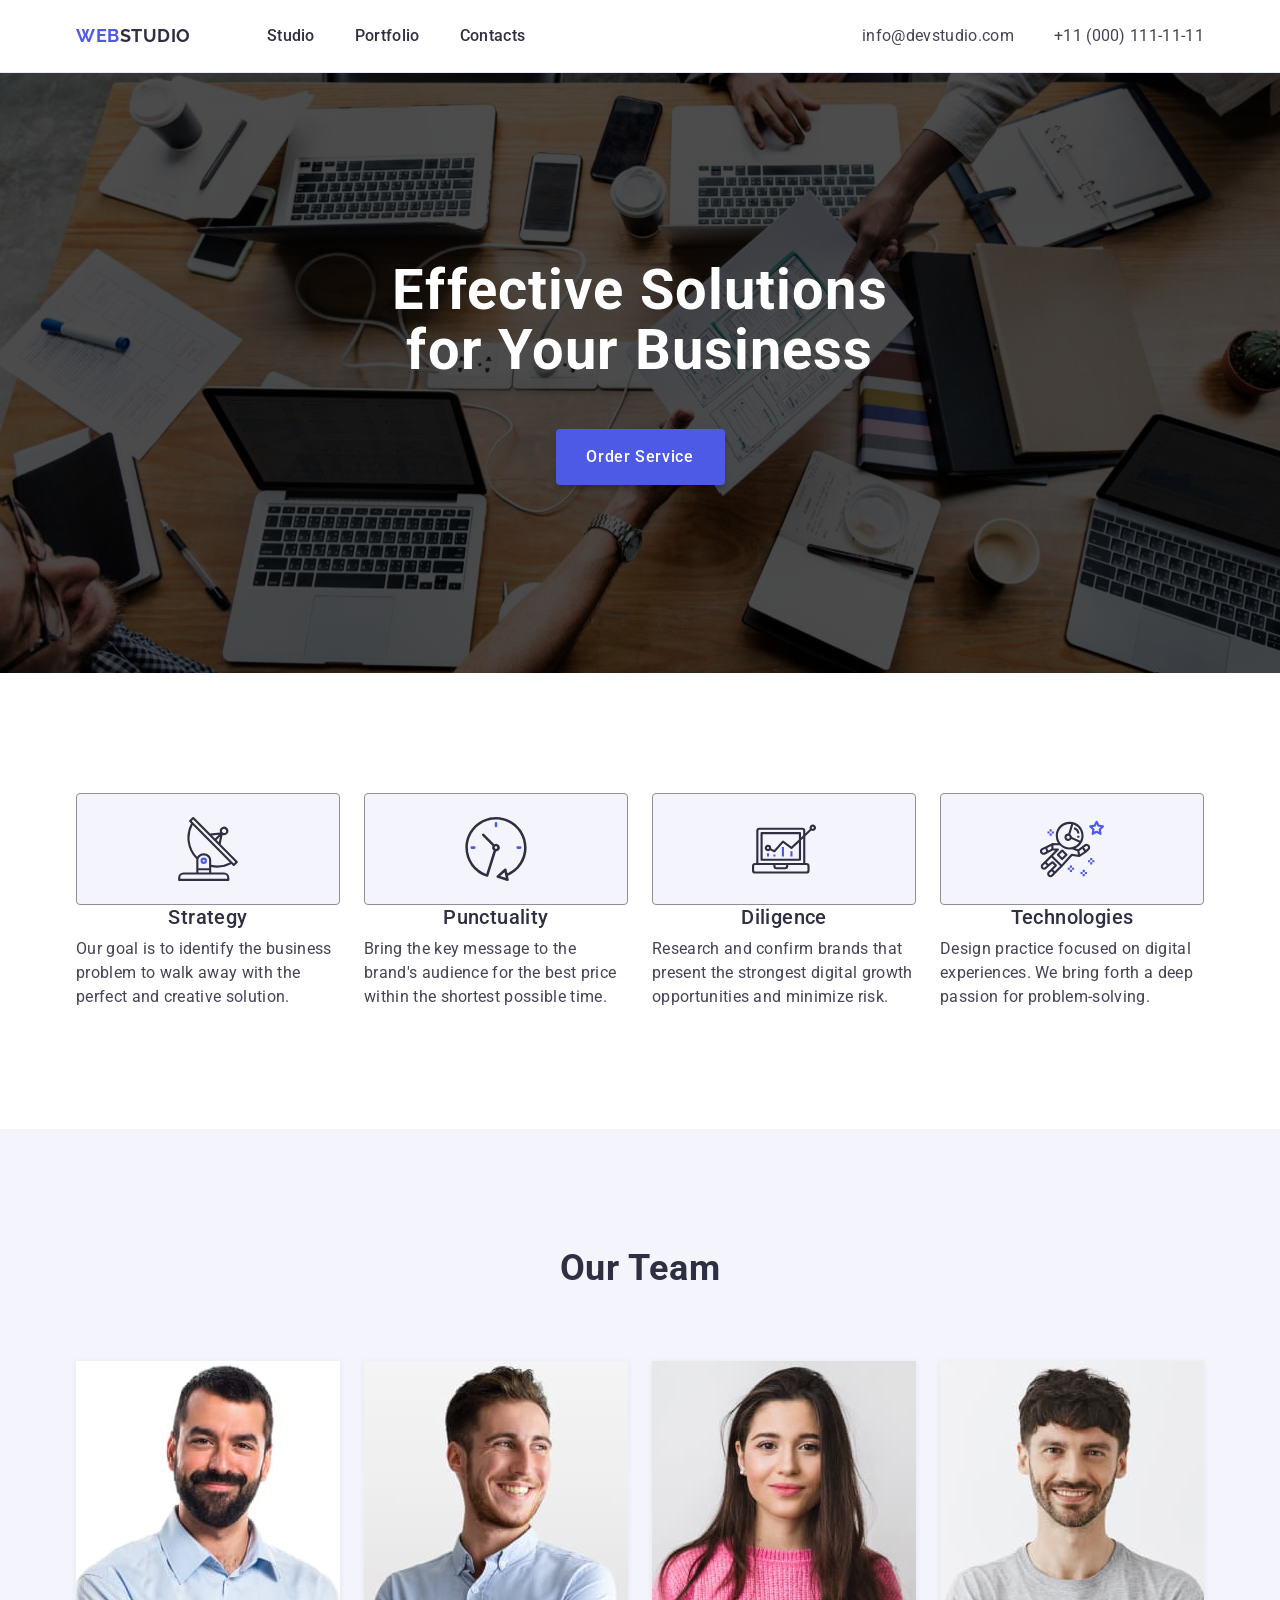
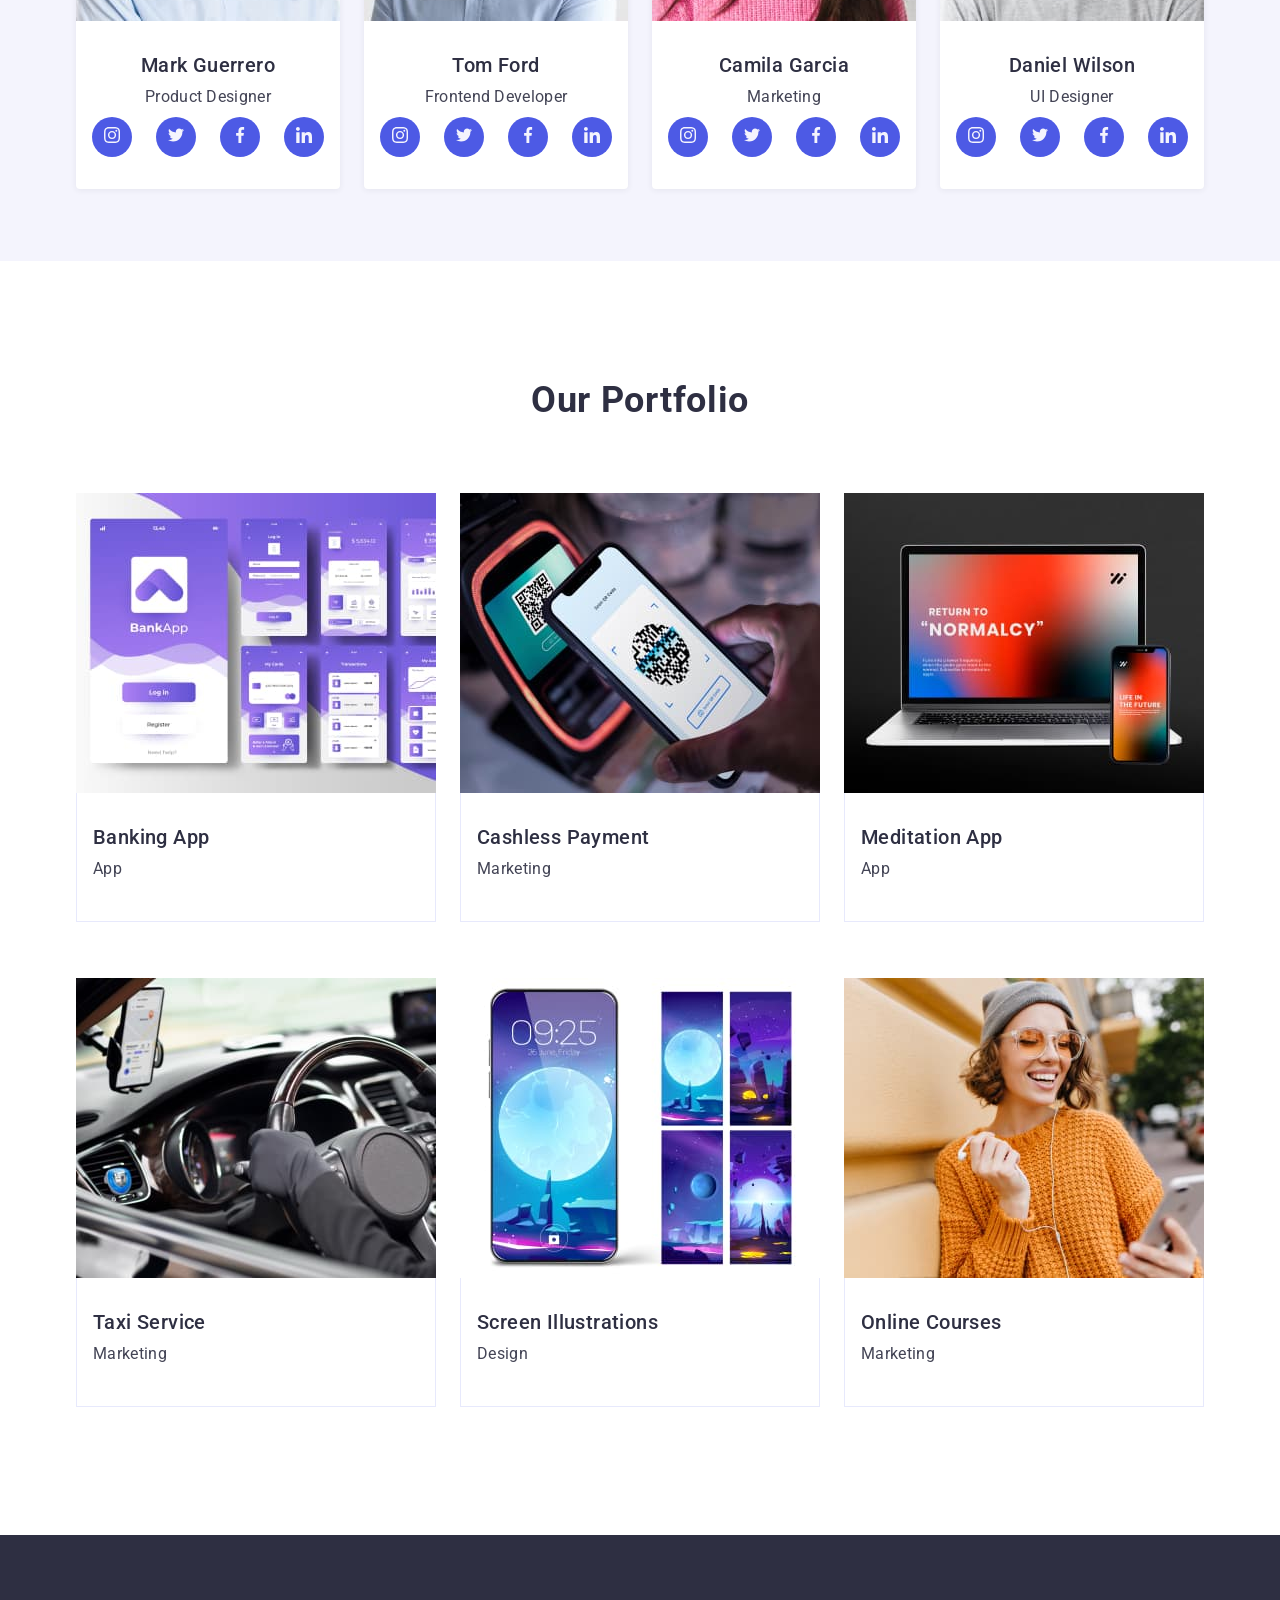
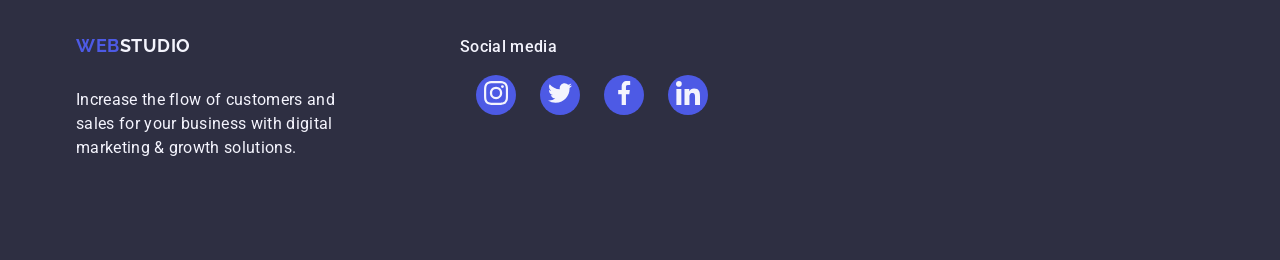
==== index.html @ e63d0ebe "svg commit" ====
<!DOCTYPE html>
<html lang="en">
  <head>
    <title>MSi Homework04</title>
    <meta charset="UTF-8" />
    <meta name="viewport" content="width=device-width, initial-scale=1.0" />
    <link
      rel="stylesheet"
      href="https://cdnjs.cloudflare.com/ajax/libs/modern-normalize/2.0.0/modern-normalize.min.css"
      integrity="sha512-4xo8blKMVCiXpTaLzQSLSw3KFOVPWhm/TRtuPVc4WG6kUgjH6J03IBuG7JZPkcWMxJ5huwaBpOpnwYElP/m6wg=="
      crossorigin="anonymous"
      referrerpolicy="no-referrer"
    />
    <link rel="stylesheet" href="./css/index.css" />
    <link rel="preconnect" href="https://fonts.googleapis.com" />
    <link rel="preconnect" href="https://fonts.gstatic.com" crossorigin />
    <link
      href="https://fonts.googleapis.com/css2?family=Raleway:ital,wght@0,700;1,700&family=Roboto:wght@400;500;700&display=swap"
      rel="stylesheet"
    />
  </head>
  <body>
    <header class="header-container">
      <div class="container header-wrap">
        <nav class="header-nav">
          <!--Logo-->

          <a href="/goit-markup-hw-02/index.html" class="web-logo"
            >Web<span class="studio-logo">Studio</span></a
          >
          <!--Paga navigation-->

          <ul style="list-style: none" class="nav-ul-container">
            <li>
              <a href="./index.html" class="nav">Studio</a>
            </li>
            <li>
              <a href="" class="nav">Portfolio</a>
            </li>
            <li>
              <a href="" class="nav">Contacts</a>
            </li>
          </ul>
        </nav>
        <!--Address-->

        <address class="address">
          <ul style="list-style: none" class="address-ul-container">
            <li>
              <a href="mailto:info@devstudio.com" class="adres"
                >info@devstudio.com</a
              >
            </li>
            <li>
              <a href="tel:+110001111111" class="adres">+11 (000) 111-11-11</a>
            </li>
          </ul>
        </address>
      </div>
    </header>

    <main>
      <section class="solutions">
        <div class="container">
          <h1 class="hero">Effective Solutions for Your Business</h1>

          <button type="button" class="button-service">Order Service</button>
        </div>
      </section>
      <section class="sectionstrategy">
        <div class="container">
          <h2 class="visually-hidden">Section 2</h2>

          <ul style="list-style: none" class="ul-section-strategy">
            <li class="li-section-strategy">
              <div class="icon-box">
                <a href="#0"
                  ><svg class="icon">
                    <use href="./images/icons.svg#icon-antenna-1"></use>
                  </svg>
                </a>
              </div>
              <h3 class="subsection-title">Strategy</h3>
              <p class="section-strategy">
                Our goal is to identify the business problem to walk away with
                the perfect and creative solution.
              </p>
            </li>
            <li class="li-section-strategy">
              <div class="icon-box">
                <a href="#0"
                  ><svg class="icon">
                    <use href="./images/icons.svg#icon-clock-1"></use>
                  </svg>
                </a>
              </div>
              <h3 class="subsection-title">Punctuality</h3>
              <p class="section-strategy">
                Bring the key message to the brand's audience for the best price
                within the shortest possible time.
              </p>
            </li>
            <li class="li-section-strategy">
              <div class="icon-box">
                <a href="#0"
                  ><svg class="icon">
                    <use href="./images/icons.svg#icon-diagram-1"></use>
                  </svg>
                </a>
              </div>
              <h3 class="subsection-title">Diligence</h3>
              <p class="section-strategy">
                Research and confirm brands that present the strongest digital
                growth opportunities and minimize risk.
              </p>
            </li>
            <li class="li-section-strategy">
              <div class="icon-box">
                <a href="#0"
                  ><svg class="icon">
                    <use href="./images/icons.svg#icon-astronaut-1"></use>
                  </svg>
                </a>
              </div>
              <h3 class="subsection-title">Technologies</h3>
              <p class="section-strategy">
                Design practice focused on digital experiences. We bring forth a
                deep passion for problem-solving.
              </p>
            </li>
          </ul>
        </div>
      </section>
      <section class="our-team">
        <div class="container">
          <h2 class="section-title">Our Team</h2>
          <ul style="list-style: none" class="teamli">
            <li class="team">
              <img src="./images/Face_1s.jpg" alt="Product Designer" />
              <div class="cardtext">
                <h3 class="subsection-title">Mark Guerrero</h3>
                <p class="text-team">Product Designer</p>
                <ul class="social-icon-box">
                  <li class="social-icon-circle">
                    <a href="#0"
                      ><svg class="social-icon">
                        <use href="./images/icons.svg#icon-instagram"></use>
                      </svg>
                    </a>
                  </li>
                  <li class="social-icon-circle">
                    <a href="#0"
                      ><svg class="social-icon">
                        <use href="./images/icons.svg#icon-twitter"></use>
                      </svg>
                    </a>
                  </li>
                  <li class="social-icon-circle">
                    <a href="#0"
                      ><svg class="social-icon">
                        <use href="./images/icons.svg#icon-facebook"></use>
                      </svg>
                    </a>
                  </li>
                  <li class="social-icon-circle">
                    <a href="#0"
                      ><svg class="social-icon">
                        <use href="./images/icons.svg#icon-linkedin"></use>
                      </svg>
                    </a>
                  </li>
                </ul>
              </div>
            </li>
            <li class="team">
              <img
                src="./images/Face_2s.jpg"
                alt="Frontend Developer"
                width="264"
                height="260"
              />
              <div class="cardtext">
                <h3 class="subsection-title">Tom Ford</h3>
                <p class="text-team">Frontend Developer</p>
                <ul class="social-icon-box">
                  <li class="social-icon-circle">
                    <a href="#0"
                      ><svg class="social-icon">
                        <use href="./images/icons.svg#icon-instagram"></use>
                      </svg>
                    </a>
                  </li>
                  <li class="social-icon-circle">
                    <a href="#0"
                      ><svg class="social-icon">
                        <use href="./images/icons.svg#icon-twitter"></use>
                      </svg>
                    </a>
                  </li>
                  <li class="social-icon-circle">
                    <a href="#0"
                      ><svg class="social-icon">
                        <use href="./images/icons.svg#icon-facebook"></use>
                      </svg>
                    </a>
                  </li>
                  <li class="social-icon-circle">
                    <a href="#0"
                      ><svg class="social-icon">
                        <use href="./images/icons.svg#icon-linkedin"></use>
                      </svg>
                    </a>
                  </li>
                </ul>
              </div>
            </li>
            <li class="team">
              <img
                src="./images/Face_3s.jpg"
                alt="Marketing"
                width="264"
                height="260"
              />
              <div class="cardtext">
                <h3 class="subsection-title">Camila Garcia</h3>
                <p class="text-team">Marketing</p>
                <ul class="social-icon-box">
                  <li class="social-icon-circle">
                    <a href="#0"
                      ><svg class="social-icon">
                        <use href="./images/icons.svg#icon-instagram"></use>
                      </svg>
                    </a>
                  </li>
                  <li class="social-icon-circle">
                    <a href="#0"
                      ><svg class="social-icon">
                        <use href="./images/icons.svg#icon-twitter"></use>
                      </svg>
                    </a>
                  </li>
                  <li class="social-icon-circle">
                    <a href="#0"
                      ><svg class="social-icon">
                        <use href="./images/icons.svg#icon-facebook"></use>
                      </svg>
                    </a>
                  </li>
                  <li class="social-icon-circle">
                    <a href="#0"
                      ><svg class="social-icon">
                        <use href="./images/icons.svg#icon-linkedin"></use>
                      </svg>
                    </a>
                  </li>
                </ul>
              </div>
            </li>
            <li class="team">
              <img
                src="./images/Face_4s.jpg"
                alt="UI Designer"
                width="264"
                height="260"
              />
              <div class="cardtext">
                <h3 class="subsection-title">Daniel Wilson</h3>
                <p class="text-team">UI Designer</p>
                <ul class="social-icon-box">
                  <li class="social-icon-circle">
                    <a href="#0"
                      ><svg class="social-icon">
                        <use href="./images/icons.svg#icon-instagram"></use>
                      </svg>
                    </a>
                  </li>
                  <li class="social-icon-circle">
                    <a href="#0"
                      ><svg class="social-icon">
                        <use href="./images/icons.svg#icon-twitter"></use>
                      </svg>
                    </a>
                  </li>
                  <li class="social-icon-circle">
                    <a href="#0"
                      ><svg class="social-icon">
                        <use href="./images/icons.svg#icon-facebook"></use>
                      </svg>
                    </a>
                  </li>
                  <li class="social-icon-circle">
                    <a href="#0"
                      ><svg class="social-icon">
                        <use href="./images/icons.svg#icon-linkedin"></use>
                      </svg>
                    </a>
                  </li>
                </ul>
              </div>
            </li>
          </ul>
        </div>
      </section>
      <section class="our-portfolio">
        <div class="container">
          <h2 class="section-title">Our Portfolio</h2>
          <ul style="list-style: none" class="ul-section-portfolio">
            <li class="li-section-portfolio">
              <img
                src="./images/PortfolioBakingAppInterfaceConcept.jpg"
                alt="Banking App Interface Concept"
                width="360"
                height="300"
              />
              <div class="li-section3-text">
                <h3 class="card">Banking App</h3>
                <p class="text-content">App</p>
              </div>
            </li>
            <li class="li-section-portfolio">
              <img
                src="./images/PortfolioCashlessPayment.jpg"
                alt="Cashless Payment"
                width="360"
                height="300"
              />
              <div class="li-section3-text">
                <h3 class="card">Cashless Payment</h3>
                <p class="text-content">Marketing</p>
              </div>
            </li>
            <li class="li-section-portfolio">
              <img
                src="./images/PortfolioMediationApp.jpg"
                alt="Maditation App"
                width="360"
                height="300"
              />
              <div class="li-section3-text">
                <h3 class="card">Meditation App</h3>
                <p class="text-content">App</p>
              </div>
            </li>
            <li class="li-section-portfolio">
              <img
                src="./images/PortfolioTaxiService.jpg"
                alt="Taxi Service"
                width="360"
                height="300"
              />
              <div class="li-section3-text">
                <h3 class="card">Taxi Service</h3>
                <p class="text-content">Marketing</p>
              </div>
            </li>
            <li class="li-section-portfolio">
              <img
                src="./images/PortfolioScreenIllustrations.jpg"
                alt="Screen Illustrations"
                width="360"
                height="300"
              />
              <div class="li-section3-text">
                <h3 class="card">Screen Illustrations</h3>
                <p class="text-content">Design</p>
              </div>
            </li>
            <li class="li-section-portfolio">
              <img
                src="./images/PortfolioOnlineCourses.jpg"
                alt="Online Courses"
                width="360"
                height="300"
              />
              <div class="li-section3-text">
                <h3 class="card">Online Courses</h3>
                <p class="text-content">Marketing</p>
              </div>
            </li>
          </ul>
        </div>
      </section>
    </main>
    <footer class="footer">
      <div class="container footer-wrap">
        <div class="footer-box">
          <a href="/goit-markup-hw-02/index.html" class="web-logo-footer"
            >Web<span class="studio-logo-footer">Studio</span></a
          >
          <p class="footer-text">
            Increase the flow of customers and sales for your business with
            digital marketing & growth solutions.
          </p>
        </div>
        <div class="footer-box">
          <span class="footer-social-media-text">Social media</span>
          <ul class="social-icon-box">
            <li class="footer-social-icon-circle">
              <a href="#0"
                ><svg class="footer-social-icon">
                  <use href="./images/icons.svg#icon-instagram"></use>
                </svg>
              </a>
            </li>
            <li class="footer-social-icon-circle">
              <a href="#0"
                ><svg class="footer-social-icon">
                  <use href="./images/icons.svg#icon-twitter"></use>
                </svg>
              </a>
            </li>
            <li class="footer-social-icon-circle">
              <a href="#0"
                ><svg class="footer-social-icon">
                  <use href="./images/icons.svg#icon-facebook"></use>
                </svg>
              </a>
            </li>
            <li class="footer-social-icon-circle">
              <a href="#0"
                ><svg class="footer-social-icon">
                  <use href="./images/icons.svg#icon-linkedin"></use>
                </svg>
              </a>
            </li>
          </ul>
        </div>
      </div>
    </footer>
  </body>
</html>
---- css/index.css ----
:root {
  --primary-brand: #4d5ae5;
  --pressed-state: #404bbf;
  --dark: #2e2f42;
  --success: #31d0aa;
  --text: #434455;
  --acent: #e7e9fc;
  --cloud: #f4f4fd;
  --modal-overlay: #2e2f42;
  --hero-background: #2e2f42;
  --white-background: #ffffff;
  --modal-background: #fcfcfc;
  --light-slate: #8e8f99;
  --main-font: Roboto, sans-serif;
}
body {
  font-family: var(--main-font);
  color: var(--text);

  background-color: var(--white-background);
}
h1,
h2,
h3,
h4,
h5,
h6,
p {
  margin: 0;
  padding: 0;
}
a {
  text-decoration: none;
}
img {
  display: block;
}
.web-logo {
  color: var(--primary-brand);
  font-family: "Raleway", sans-serif;
  font-size: 18px;
  font-style: normal;
  font-weight: 700;
  line-height: 1.17; /* 116.667% */
  letter-spacing: 0.03em;
  text-transform: uppercase;
  margin-right: 76px;
}
.studio-logo {
  color: var(--dark);
}

.studio-logo:hover,
.studio-logo:focus {
  color: var(--pressed-state);
}
.list-style {
  list-style: none;
}
.nav {
  color: var(--dark);
  font-weight: 500;
  line-height: 1.5;
  font-family: Roboto;
  font-size: 16px;
  font-weight: 500;
  letter-spacing: 0.02em;
  padding: 24px 0;
  display: block;
}
.nav:hover,
.nav:focus {
  color: var(--pressed-state);
}
.address {
  font-style: normal;
}
/**/
.solutions {
  background: linear-gradient(rgba(0, 0, 0, 0.7), rgba(0, 0, 0, 0.7)),
    url(/images/people-office.jpg);

  padding: 188px 0;
}
.solutions .container {
  flex-direction: column;
}
.hero {
  color: var(--white-background);
  text-align: center;
  font-family: Roboto;
  font-size: 56px;
  font-style: normal;
  font-weight: 700;
  line-height: 1.07;
  letter-spacing: 1.12px;
  max-width: 496px;
  margin-left: auto;
  margin-right: auto;
  margin-bottom: 48px;
}
.button {
  display: block;
  margin-top: 48px;
  width: 169px;
  height: 56px;
  margin-left: auto;
  margin-right: auto;
}
.button-service {
  font-family: "Roboto", sans-serif;
  background: var(--primary-brand);
  color: var(--white-background);
  cursor: pointer;
  font-family: "Roboto", sans-serif;
  font-size: 16px;
  font-weight: 500;
  line-height: 1.5;
  letter-spacing: 0.04em;
  padding: 16px 24px 16px 24px;
  border-radius: 4px;
  border: none;
  box-shadow: 0px 4px 4px 0px #00000026;
  display: block;
  min-width: 169px;
  height: 56px;
  margin: 0 auto;
}
.button-service:hover,
.button-service:focus {
  background-color: var(--pressed-state);
}
.section-title {
  color: var(--navyblue, #2e2f42);
  text-align: center;
  font-size: 36px;
  font-weight: 700;
  line-height: 1.11;
  letter-spacing: 0.72px;
  text-transform: capitalize;
  margin-bottom: 72px;
}
.subsection-title {
  /* Header 3 */
  color: var(--dark);
  font-size: 20px;
  font-weight: 500;
  line-height: 1.2; /* 120% */
  letter-spacing: 0.4px;
  text-align: center;
  margin-bottom: 8px;
}

.text-team {
  font-family: Roboto;
  font-size: 16px;
  font-weight: 400;
  line-height: 1.5;
  letter-spacing: 0.02em;
  text-align: center;
  margin-bottom: 8px;
}
.our-team {
  background-color: var(--cloud);
  height: 732px;
  padding: 120px 0;
}
.our-team .container {
  flex-direction: column;
}
.button-item {
  color: var(--primary-brand);
  background-color: var(--cloud);

  font-weight: medium;
  size: 16px;
  line-height: 1.5;
  letter-spacing: 2%;
  cursor: pointer;
}
.button-item:hover,
.button-item:focus {
  color: var(--cloud);
  background-color: var(--primary-brand);
}
.text-content {
  color: var(--text);
  font-size: 16px;
  line-height: 1.5;
  letter-spacing: 0.02em;
  margin-bottom: 8px;
}
.adres {
  color: var(--text);
  size: 16px;
  font-family: Roboto;
  font-weight: 400;
  line-height: 1.5;
  letter-spacing: 0.02em;
}
.adres:hover,
.adres:focus {
  color: var(--pressed-state);
}
.footer {
  background-color: var(--hero-background);
  color: var(--cloud);
  padding: 100px 0;
}
.web-logo-footer {
  color: var(--primary-brand);
  font-family: "Raleway", sans-serif;
  font-size: 18px;
  font-style: normal;
  font-weight: 700;
  line-height: 1.17; /* 116.667% */
  letter-spacing: 0.54px;
  text-transform: uppercase;
  display: inline-block;
  margin-bottom: 16px;
}
.studio-logo-footer {
  color: var(--cloud);
}
.studio-logo-footer:hover,
.studio-logo-footer:focus {
  color: var(--pressed-state);
}
.footer-text {
  font-family: Roboto;
  font-size: 16px;
  font-weight: 400;
  line-height: 1.5;
  letter-spacing: 0.02em;
  max-width: 264px;
}
.section-strategy {
  line-height: 1.5;
  letter-spacing: 0.02em;
}
.doing {
  background-color: var(--cloud);
}
.card {
  font-weight: 500;
  font-size: 20px;
  line-height: 1.2;
  letter-spacing: 0.02em;
  color: var(--dark);
  margin-bottom: 8px;
}
.team {
  background-color: var(--white-background);
  width: calc((100% - 72px) / 4);
  border-radius: 0 0 4px 4px;
  box-shadow: 0px 2px 1px 0px #2e2f4214;
  box-shadow: 0px 1px 1px 0px #2e2f4229;
  box-shadow: 0px 1px 6px 0px #2e2f4214;
}
.body-container {
  /*max-width: 1440px;*/
}
.header-container {
  border-bottom: 1px solid var(--acent);
}
ul {
  margin: 0;
  padding: 0;
}

address {
  margin-left: auto;
}
.nav-ul-container {
  display: flex;
  width: 261px;
  gap: 40px;
}
.address-ul-container {
  display: flex;
  gap: 40px;
}
.ul-section-strategy {
  display: flex;

  margin-left: auto;
  margin-right: auto;
  gap: 24px;
}
.li-section-strategy {
  width: calc((100% - 72px) / 4);
}
.title2 {
  display: none;
}
.teamli {
  display: flex;

  width: 1128px;
  gap: 24px;
  margin-left: auto;
  margin-right: auto;
}
.cardtext {
  padding: 32px 0;
}
.container {
  width: 1158px;
  margin: 0 auto;
  padding: 0 15px;
}
.sectionstrategy {
  padding: 120px 0;
}

.our-portfolio {
  padding: 120px 0;
}

.ul-section-portfolio {
  display: flex;
  flex-wrap: wrap;
  column-gap: 24px;
  row-gap: 48px;
}
.li-section-portfolio {
  width: calc((100% - 48px) / 3);
}
.li-section3-text {
  padding: 32px 16px;
  border: 1px solid var(--acent);
  border-top: none;
  margin-bottom: 8px;
}
.container-footer {
}
.header-nav {
  display: flex;
  align-items: center;
}
.visually-hidden {
  position: absolute;
  width: 1px;
  height: 1px;
  margin: -1px;
  border: 0;
  padding: 0;
  white-space: nowrap;
  clip-path: inset(100%);
  clip: rect(0 0 0 0);
  overflow: hidden;
}
.our-portfolio .container {
  flex-direction: column;
}

.header-wrap {
  display: flex;
  align-items: center;
}
.icon-box {
  display: flex;
  justify-content: center;
  align-items: center;
  width: 264px;
  height: 112px;
  flex-shrink: 0;
  border-radius: 4px;
  background: var(--cloud);
  border: 1px solid var(--light-slate);
}
.icon {
  display: flex;
  width: 64px;
  height: 64px;
  outline-style: var(--primary-brand);
}
.social-icon-circle {
  display: inline-flex;
  width: 40px;
  height: 40px;
  background-color: var(--primary-brand);
  border-radius: 50%;
  justify-content: center;
  align-items: center;
}
.social-icon {
  width: 16px;
  height: 16px;
}
.social-icon-box {
  display: flex;
  width: 232px;
  justify-content: space-between;
  margin-left: auto;
  margin-right: auto;
}
.footer-box {
  display: flex;
  flex-direction: column;
  gap: 16px;
  width: 264px;
  margin-right: 120px;
}
.footer-social-media-text {
  color: var(--white);
  font-family: Roboto;
  font-size: 16px;
  font-style: normal;
  font-weight: 500;
  line-height: 24px;
  letter-spacing: 0.32px;
}
.footer-social-icon-circle {
  display: inline-flex;
  width: 40px;
  height: 40px;
  background-color: var(--primary-brand);
  border-radius: 50%;
  justify-content: center;
  align-items: center;
}
.footer-social-icon {
  width: 24px;
  height: 24px;
}
.footer-wrap {
  display: flex;
}
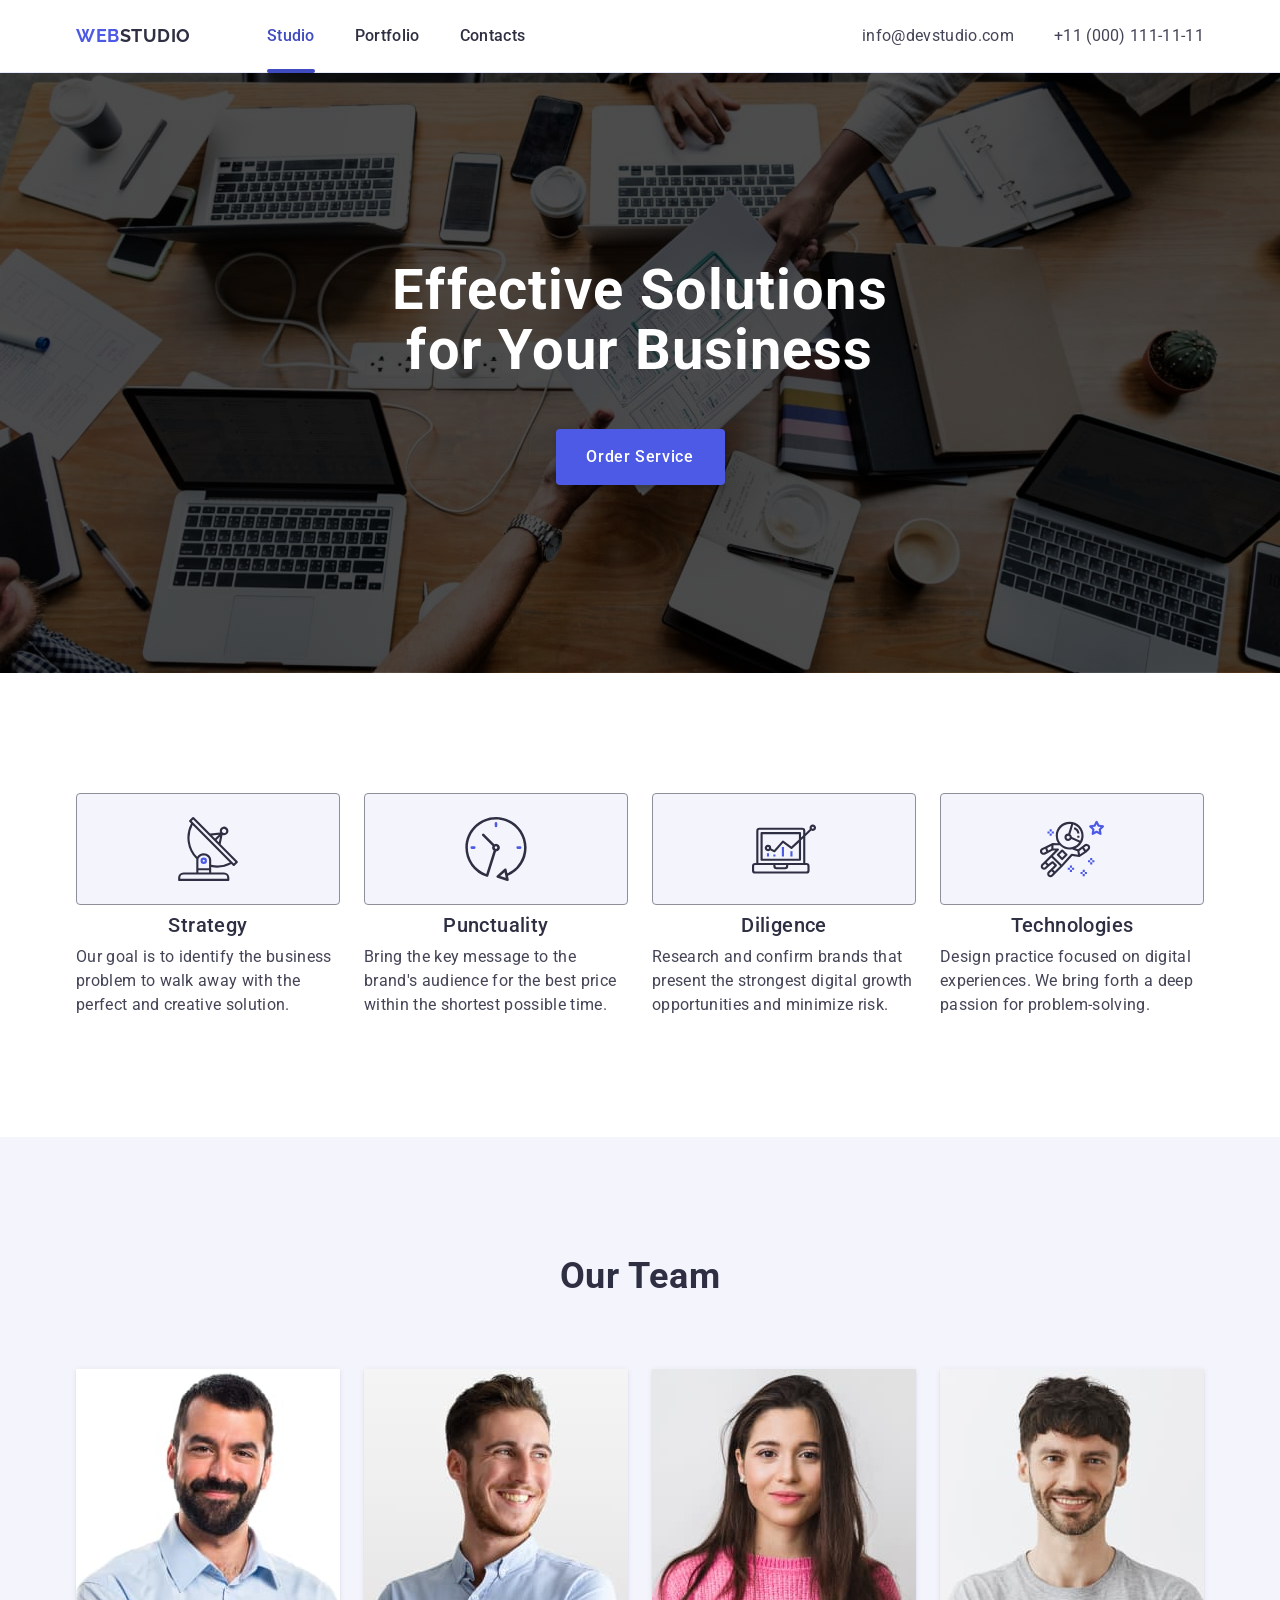
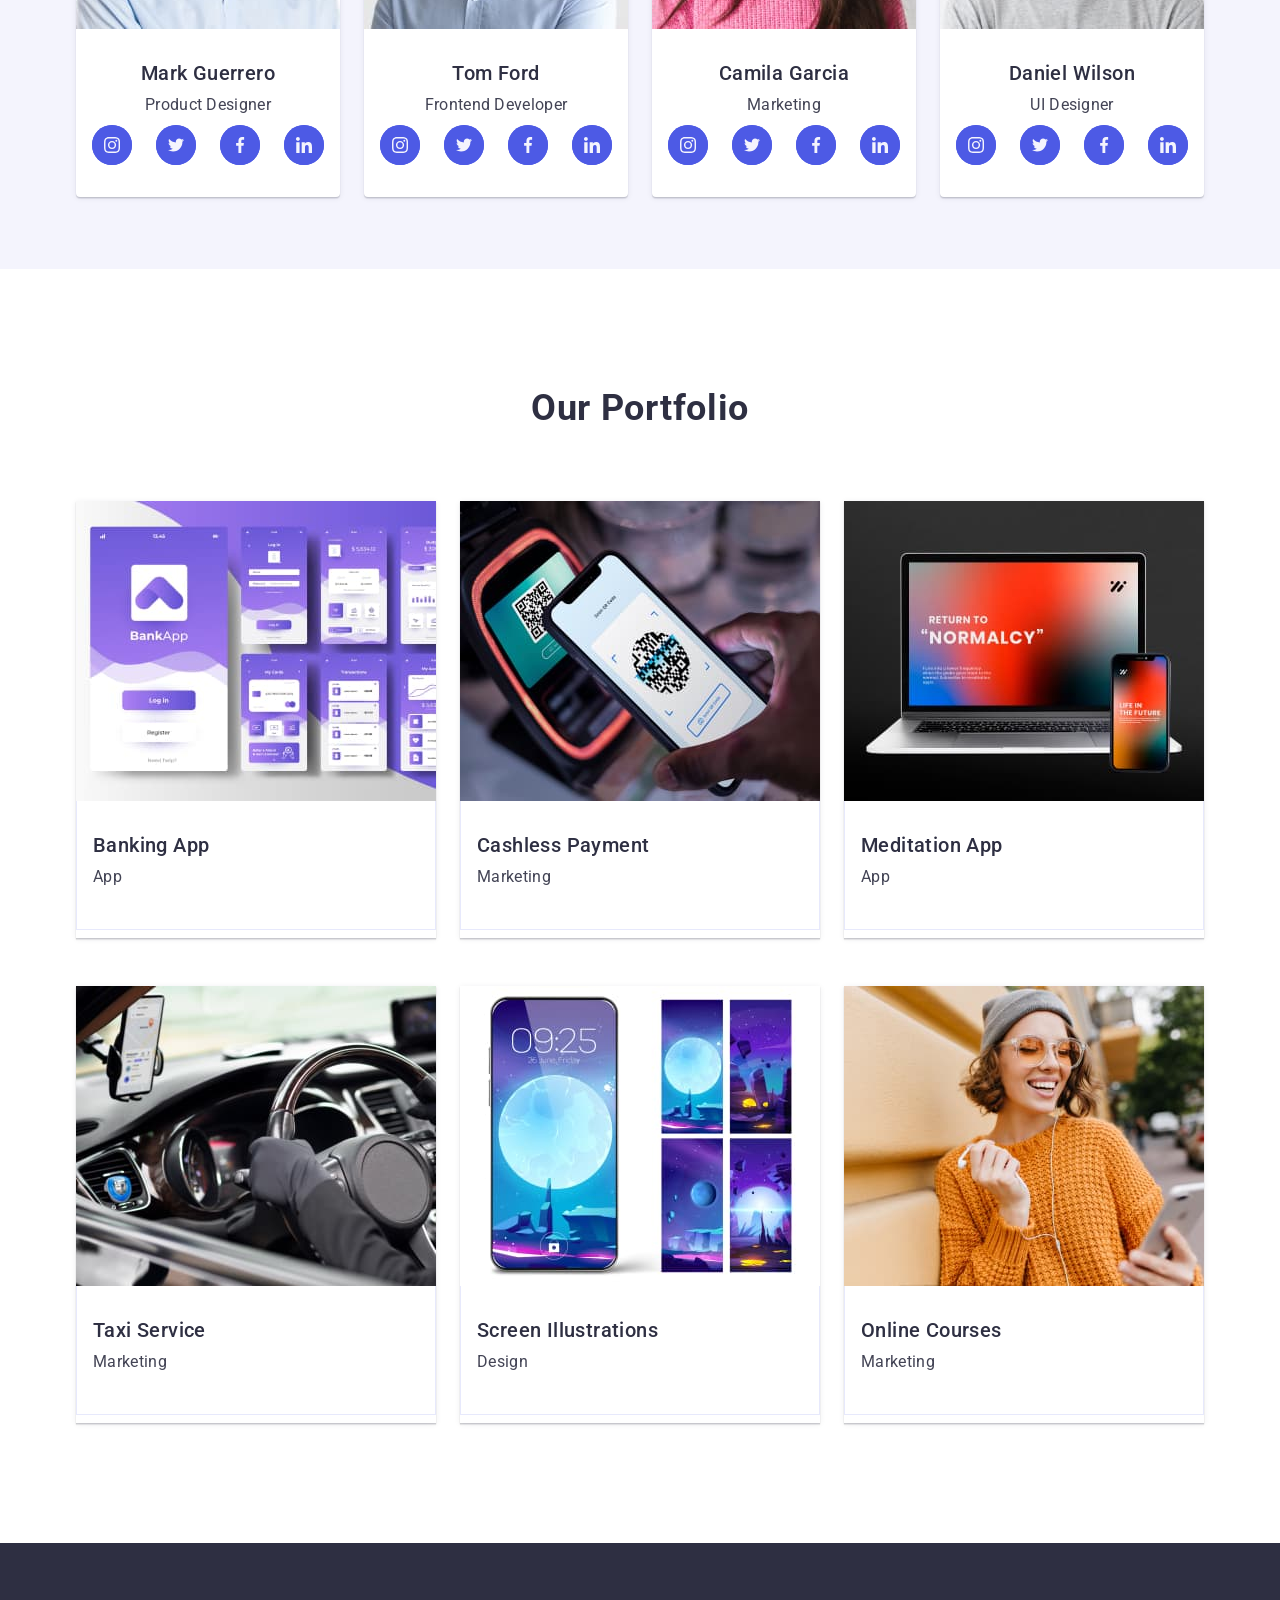
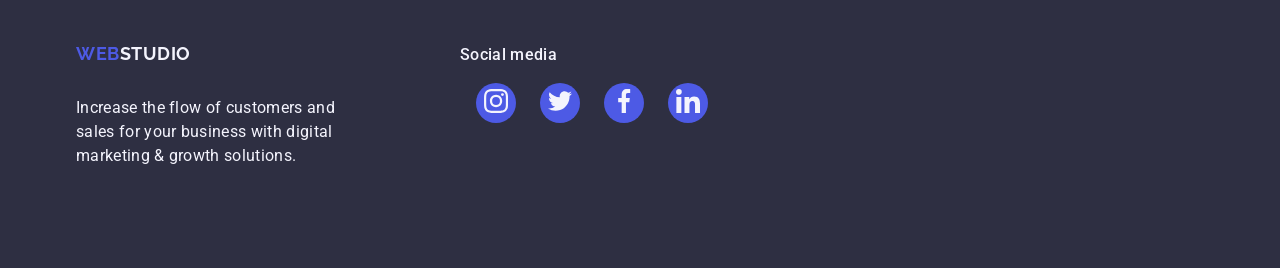
==== commit 5612a2fc: "1st commit 29_03_24" ====
--- a/index.html
+++ b/index.html
@@ -32,7 +32,7 @@
 
           <ul style="list-style: none" class="nav-ul-container">
             <li>
-              <a href="./index.html" class="nav">Studio</a>
+              <a href="./index.html" class="nav nav-bottom color">Studio</a>
             </li>
             <li>
               <a href="" class="nav">Portfolio</a>
@@ -74,11 +74,9 @@
           <ul style="list-style: none" class="ul-section-strategy">
             <li class="li-section-strategy">
               <div class="icon-box">
-                <a href="#0"
-                  ><svg class="icon">
-                    <use href="./images/icons.svg#icon-antenna-1"></use>
-                  </svg>
-                </a>
+                <svg class="icon" width="64" height="64">
+                  <use href="./images/icons.svg#icon-antenna-1"></use>
+                </svg>
               </div>
               <h3 class="subsection-title">Strategy</h3>
               <p class="section-strategy">
@@ -88,11 +86,9 @@
             </li>
             <li class="li-section-strategy">
               <div class="icon-box">
-                <a href="#0"
-                  ><svg class="icon">
-                    <use href="./images/icons.svg#icon-clock-1"></use>
-                  </svg>
-                </a>
+                <svg class="icon" width="64" height="64">
+                  <use href="./images/icons.svg#icon-clock-1"></use>
+                </svg>
               </div>
               <h3 class="subsection-title">Punctuality</h3>
               <p class="section-strategy">
@@ -102,11 +98,9 @@
             </li>
             <li class="li-section-strategy">
               <div class="icon-box">
-                <a href="#0"
-                  ><svg class="icon">
-                    <use href="./images/icons.svg#icon-diagram-1"></use>
-                  </svg>
-                </a>
+                <svg class="icon" width="64" height="64">
+                  <use href="./images/icons.svg#icon-diagram-1"></use>
+                </svg>
               </div>
               <h3 class="subsection-title">Diligence</h3>
               <p class="section-strategy">
@@ -116,11 +110,9 @@
             </li>
             <li class="li-section-strategy">
               <div class="icon-box">
-                <a href="#0"
-                  ><svg class="icon">
-                    <use href="./images/icons.svg#icon-astronaut-1"></use>
-                  </svg>
-                </a>
+                <svg class="icon" width="64" height="64">
+                  <use href="./images/icons.svg#icon-astronaut-1"></use>
+                </svg>
               </div>
               <h3 class="subsection-title">Technologies</h3>
               <p class="section-strategy">
@@ -142,29 +134,29 @@
                 <p class="text-team">Product Designer</p>
                 <ul class="social-icon-box">
                   <li class="social-icon-circle">
-                    <a href="#0"
-                      ><svg class="social-icon">
+                    <a href="insta" class="social-icon-link"
+                      ><svg class="social-icon" width="16" height="16">
                         <use href="./images/icons.svg#icon-instagram"></use>
                       </svg>
                     </a>
                   </li>
                   <li class="social-icon-circle">
-                    <a href="#0"
-                      ><svg class="social-icon">
+                    <a href="twit" class="social-icon-link"
+                      ><svg class="social-icon" width="16" height="16">
                         <use href="./images/icons.svg#icon-twitter"></use>
                       </svg>
                     </a>
                   </li>
                   <li class="social-icon-circle">
-                    <a href="#0"
-                      ><svg class="social-icon">
+                    <a href="face" class="social-icon-link"
+                      ><svg class="social-icon" width="16" height="16">
                         <use href="./images/icons.svg#icon-facebook"></use>
                       </svg>
                     </a>
                   </li>
                   <li class="social-icon-circle">
-                    <a href="#0"
-                      ><svg class="social-icon">
+                    <a href="link" class="social-icon-link"
+                      ><svg class="social-icon" width="16" height="16">
                         <use href="./images/icons.svg#icon-linkedin"></use>
                       </svg>
                     </a>
@@ -184,29 +176,29 @@
                 <p class="text-team">Frontend Developer</p>
                 <ul class="social-icon-box">
                   <li class="social-icon-circle">
-                    <a href="#0"
-                      ><svg class="social-icon">
+                    <a href="insta" class="social-icon-link"
+                      ><svg class="social-icon" width="16" height="16">
                         <use href="./images/icons.svg#icon-instagram"></use>
                       </svg>
                     </a>
                   </li>
                   <li class="social-icon-circle">
-                    <a href="#0"
-                      ><svg class="social-icon">
+                    <a href="twit" class="social-icon-link"
+                      ><svg class="social-icon" width="16" height="16">
                         <use href="./images/icons.svg#icon-twitter"></use>
                       </svg>
                     </a>
                   </li>
                   <li class="social-icon-circle">
-                    <a href="#0"
-                      ><svg class="social-icon">
+                    <a href="face" class="social-icon-link"
+                      ><svg class="social-icon" width="16" height="16">
                         <use href="./images/icons.svg#icon-facebook"></use>
                       </svg>
                     </a>
                   </li>
                   <li class="social-icon-circle">
-                    <a href="#0"
-                      ><svg class="social-icon">
+                    <a href="link" class="social-icon-link"
+                      ><svg class="social-icon" width="16" height="16">
                         <use href="./images/icons.svg#icon-linkedin"></use>
                       </svg>
                     </a>
@@ -226,29 +218,29 @@
                 <p class="text-team">Marketing</p>
                 <ul class="social-icon-box">
                   <li class="social-icon-circle">
-                    <a href="#0"
-                      ><svg class="social-icon">
+                    <a href="insta" class="social-icon-link"
+                      ><svg class="social-icon" width="16" height="16">
                         <use href="./images/icons.svg#icon-instagram"></use>
                       </svg>
                     </a>
                   </li>
                   <li class="social-icon-circle">
-                    <a href="#0"
-                      ><svg class="social-icon">
+                    <a href="twit" class="social-icon-link"
+                      ><svg class="social-icon" width="16" height="16">
                         <use href="./images/icons.svg#icon-twitter"></use>
                       </svg>
                     </a>
                   </li>
                   <li class="social-icon-circle">
-                    <a href="#0"
-                      ><svg class="social-icon">
+                    <a href="face" class="social-icon-link"
+                      ><svg class="social-icon" width="16" height="16">
                         <use href="./images/icons.svg#icon-facebook"></use>
                       </svg>
                     </a>
                   </li>
                   <li class="social-icon-circle">
-                    <a href="#0"
-                      ><svg class="social-icon">
+                    <a href="link" class="social-icon-link"
+                      ><svg class="social-icon" width="16" height="16">
                         <use href="./images/icons.svg#icon-linkedin"></use>
                       </svg>
                     </a>
@@ -268,29 +260,29 @@
                 <p class="text-team">UI Designer</p>
                 <ul class="social-icon-box">
                   <li class="social-icon-circle">
-                    <a href="#0"
-                      ><svg class="social-icon">
+                    <a href="insta" class="social-icon-link"
+                      ><svg class="social-icon" width="16" height="16">
                         <use href="./images/icons.svg#icon-instagram"></use>
                       </svg>
                     </a>
                   </li>
                   <li class="social-icon-circle">
-                    <a href="#0"
-                      ><svg class="social-icon">
+                    <a href="twit" class="social-icon-link"
+                      ><svg class="social-icon" width="16" height="16">
                         <use href="./images/icons.svg#icon-twitter"></use>
                       </svg>
                     </a>
                   </li>
                   <li class="social-icon-circle">
-                    <a href="#0"
-                      ><svg class="social-icon">
+                    <a href="face" class="social-icon-link"
+                      ><svg class="social-icon" width="16" height="16">
                         <use href="./images/icons.svg#icon-facebook"></use>
                       </svg>
                     </a>
                   </li>
                   <li class="social-icon-circle">
-                    <a href="#0"
-                      ><svg class="social-icon">
+                    <a href="link" class="social-icon-link"
+                      ><svg class="social-icon" width="16" height="16">
                         <use href="./images/icons.svg#icon-linkedin"></use>
                       </svg>
                     </a>
@@ -306,12 +298,21 @@
           <h2 class="section-title">Our Portfolio</h2>
           <ul style="list-style: none" class="ul-section-portfolio">
             <li class="li-section-portfolio">
-              <img
-                src="./images/PortfolioBakingAppInterfaceConcept.jpg"
-                alt="Banking App Interface Concept"
-                width="360"
-                height="300"
-              />
+              <div class="box">
+                <img
+                  src="./images/PortfolioBakingAppInterfaceConcept.jpg"
+                  alt="Banking App Interface Concept"
+                  width="360"
+                  height="300"
+                />
+                <div class="overlay">
+                  <p class="p-text">
+                    14 Stylish and User-Friendly App Design Concepts · Task
+                    Manager App · Calorie Tracker App · Exotic Fruit Ecommerce
+                    App · Cloud Storage App
+                  </p>
+                </div>
+              </div>
               <div class="li-section3-text">
                 <h3 class="card">Banking App</h3>
                 <p class="text-content">App</p>
@@ -384,7 +385,7 @@
     <footer class="footer">
       <div class="container footer-wrap">
         <div class="footer-box">
-          <a href="/goit-markup-hw-02/index.html" class="web-logo-footer"
+          <a href="" class="web-logo-footer"
             >Web<span class="studio-logo-footer">Studio</span></a
           >
           <p class="footer-text">
@@ -393,31 +394,31 @@
           </p>
         </div>
         <div class="footer-box">
-          <span class="footer-social-media-text">Social media</span>
+          <p class="footer-social-media-text">Social media</p>
           <ul class="social-icon-box">
             <li class="footer-social-icon-circle">
-              <a href="#0"
+              <a href="insta"
                 ><svg class="footer-social-icon">
                   <use href="./images/icons.svg#icon-instagram"></use>
                 </svg>
               </a>
             </li>
             <li class="footer-social-icon-circle">
-              <a href="#0"
+              <a href="twit"
                 ><svg class="footer-social-icon">
                   <use href="./images/icons.svg#icon-twitter"></use>
                 </svg>
               </a>
             </li>
             <li class="footer-social-icon-circle">
-              <a href="#0"
+              <a href="face"
                 ><svg class="footer-social-icon">
                   <use href="./images/icons.svg#icon-facebook"></use>
                 </svg>
               </a>
             </li>
             <li class="footer-social-icon-circle">
-              <a href="#0"
+              <a href="link"
                 ><svg class="footer-social-icon">
                   <use href="./images/icons.svg#icon-linkedin"></use>
                 </svg>
--- a/css/index.css
+++ b/css/index.css
@@ -67,18 +67,38 @@
   letter-spacing: 0.02em;
   padding: 24px 0;
   display: block;
+  position: relative;
+  transition: color 250ms cubic-bezier(0.4, 0, 0.2, 1);
 }
 .nav:hover,
 .nav:focus {
   color: var(--pressed-state);
 }
+.nav-bottom::after {
+  content: "";
+  width: 100%;
+  position: absolute;
+  left: 0;
+  bottom: -1px;
+  height: 4px;
+  background-color: var(--pressed-state);
+  border-radius: 2px;
+}
+.color {
+  color: var(--pressed-state);
+}
 .address {
   font-style: normal;
 }
 /**/
 .solutions {
   background: linear-gradient(rgba(0, 0, 0, 0.7), rgba(0, 0, 0, 0.7)),
-    url(/images/people-office.jpg);
+    url(../images/people-office.jpg);
+  max-width: 1440px;
+  background-repeat: no-repeat;
+  background-position: center;
+  background-size: cover;
+  text-align: center;
 
   padding: 188px 0;
 }
@@ -125,6 +145,7 @@
   min-width: 169px;
   height: 56px;
   margin: 0 auto;
+  transition: background-color 250ms cubic-bezier(0.4, 0, 0.2, 1);
 }
 .button-service:hover,
 .button-service:focus {
@@ -253,15 +274,20 @@
   background-color: var(--white-background);
   width: calc((100% - 72px) / 4);
   border-radius: 0 0 4px 4px;
-  box-shadow: 0px 2px 1px 0px #2e2f4214;
-  box-shadow: 0px 1px 1px 0px #2e2f4229;
-  box-shadow: 0px 1px 6px 0px #2e2f4214;
-}
+  box-shadow: 0px 1px 6px rgba(46, 47, 66, 0.08),
+    0px 1px 1px rgba(46, 47, 66, 0.16), 0px 2px 1px rgba(46, 47, 66, 0.08);
+}
+
 .body-container {
   /*max-width: 1440px;*/
 }
 .header-container {
   border-bottom: 1px solid var(--acent);
+  box-shadow: 0px 1px 6px 0px #2e2f4214;
+
+  box-shadow: 0px 1px 1px 0px #2e2f4229;
+
+  box-shadow: 0px 2px 1px 0px #2e2f4214;
 }
 ul {
   margin: 0;
@@ -322,9 +348,15 @@
   flex-wrap: wrap;
   column-gap: 24px;
   row-gap: 48px;
+  max-width: 1128px;
+  justify-content: space-between;
+  margin-left: auto;
+  margin-right: auto;
 }
 .li-section-portfolio {
   width: calc((100% - 48px) / 3);
+  box-shadow: 0 2px 1px 0 rgba(46, 47, 66, 0.08),
+    0 1px 1px 0 rgba(46, 47, 66, 0.16), 0 1px 6px 0 rgba(46, 47, 66, 0.08);
 }
 .li-section3-text {
   padding: 32px 16px;
@@ -368,6 +400,7 @@
   border-radius: 4px;
   background: var(--cloud);
   border: 1px solid var(--light-slate);
+  margin-bottom: 8px;
 }
 .icon {
   display: flex;
@@ -385,15 +418,25 @@
   align-items: center;
 }
 .social-icon {
-  width: 16px;
-  height: 16px;
+  fill: var(--cloud);
 }
 .social-icon-box {
   display: flex;
   width: 232px;
-  justify-content: space-between;
-  margin-left: auto;
-  margin-right: auto;
+  justify-content: center;
+  gap: 24px;
+  margin-left: auto;
+  margin-right: auto;
+}
+.social-icon-link {
+  width: 100%;
+  height: 100%;
+  display: flex;
+  align-items: center;
+  justify-content: center;
+  transition: background-color 250ms cubic-bezier(0.4, 0, 0.2, 1);
+  background-color: var(--primary-brand);
+  border-radius: 50%;
 }
 .footer-box {
   display: flex;
@@ -408,8 +451,8 @@
   font-size: 16px;
   font-style: normal;
   font-weight: 500;
-  line-height: 24px;
-  letter-spacing: 0.32px;
+  line-height: 1.5;
+  letter-spacing: 0.02em;
 }
 .footer-social-icon-circle {
   display: inline-flex;
@@ -426,4 +469,30 @@
 }
 .footer-wrap {
   display: flex;
-}
+  align-items: baseline;
+}
+.box {
+  position: relative;
+  overflow: hidden;
+  line-height: 0;
+}
+.overlay {
+  position: absolute;
+  top: 0;
+  left: 0;
+  width: 100%;
+  height: 100%;
+  transform: translateY(100%);
+  background-color: var(--primary-brand);
+}
+.p-text {
+  width: 296px;
+  padding-top: 40px;
+  padding-left: 32px;
+  color: var(--cloud, #f4f4fd);
+  font-family: Roboto;
+  font-size: 16px;
+  font-style: normal;
+  line-height: 1.5;
+  letter-spacing: 0.32px;
+}
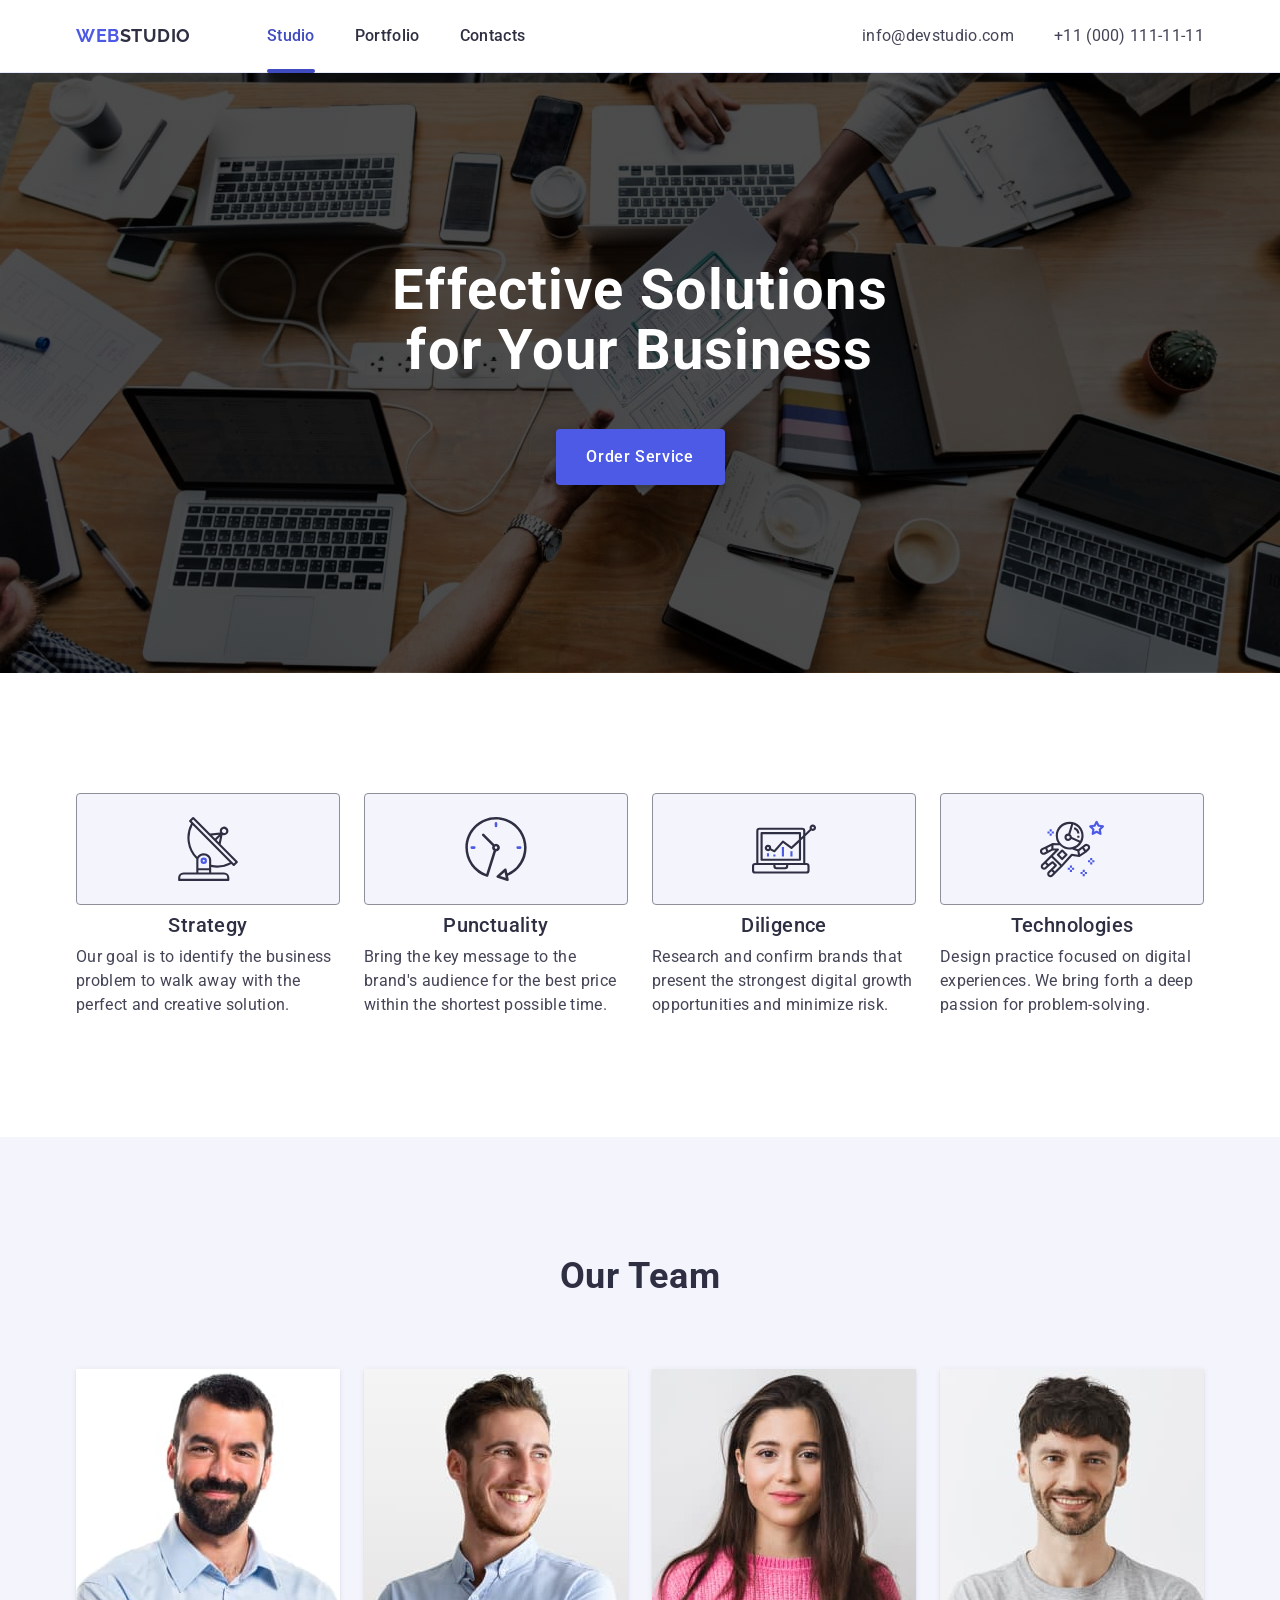
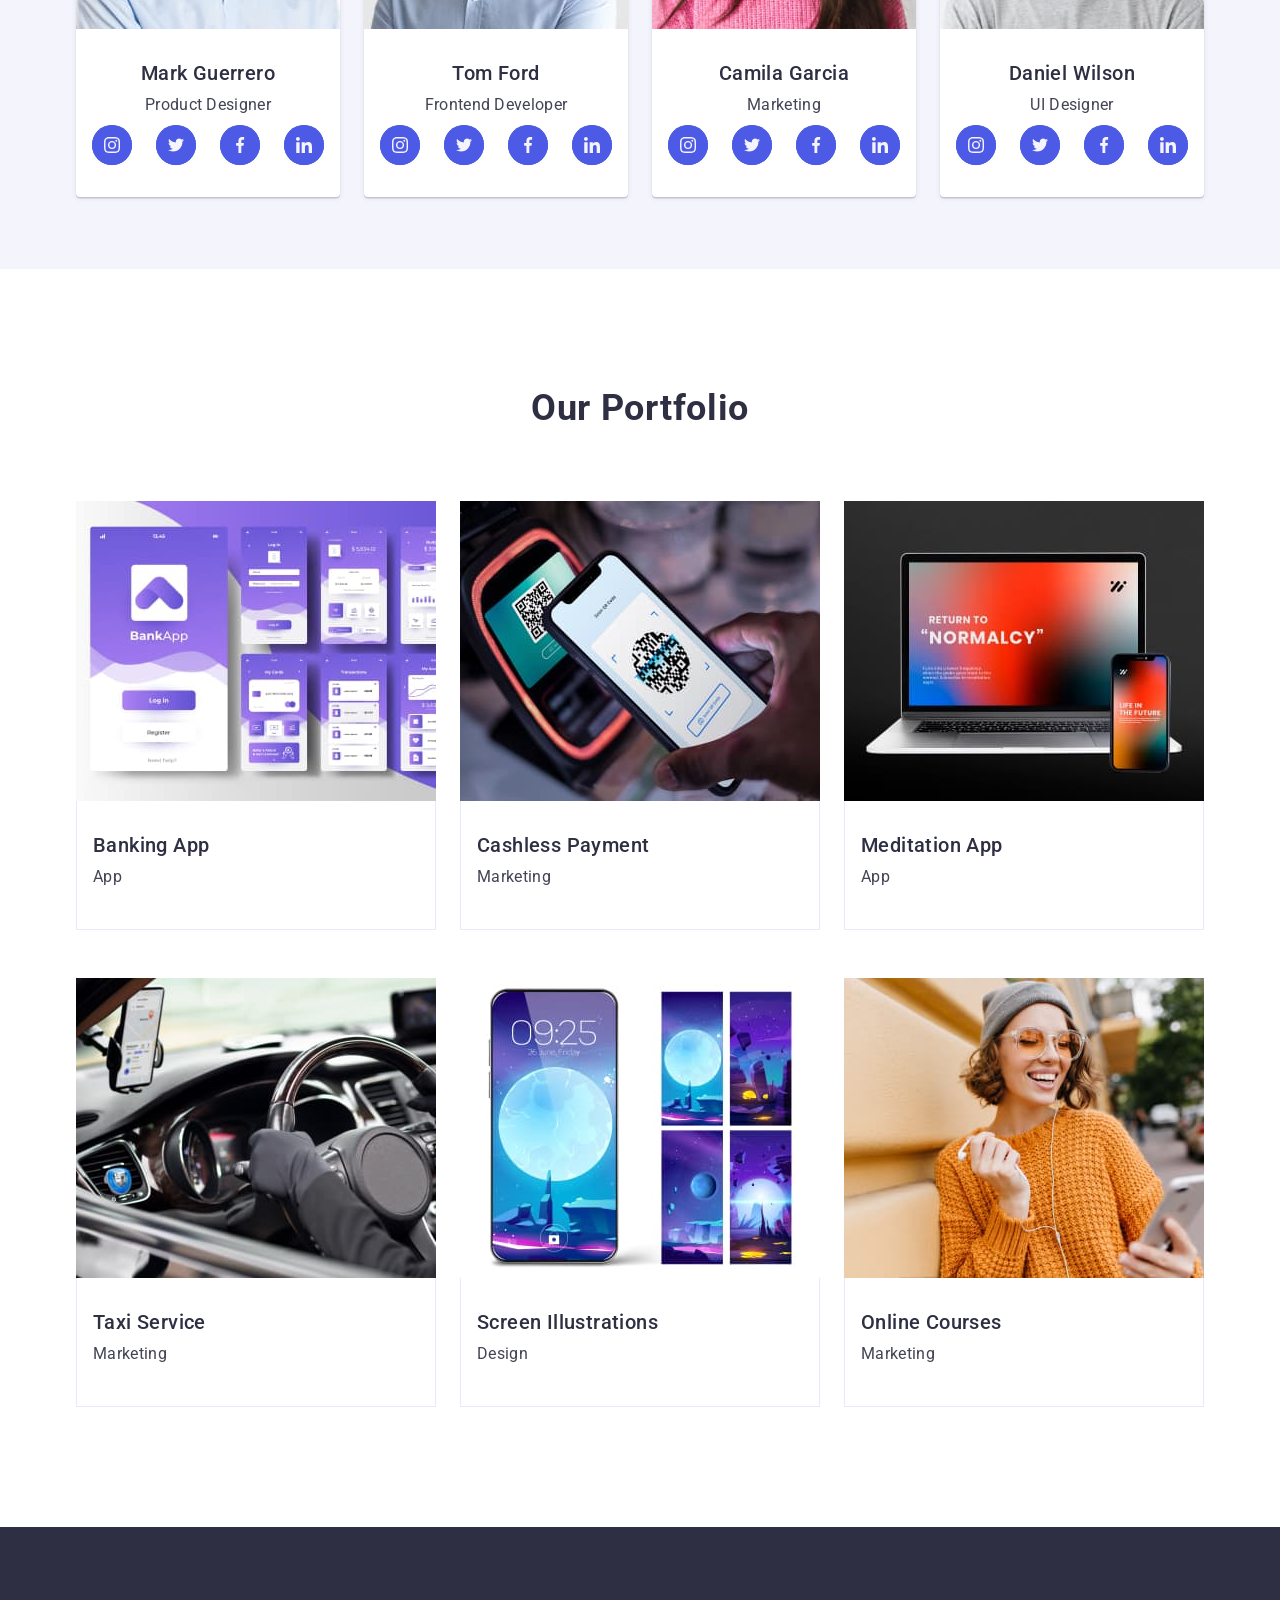
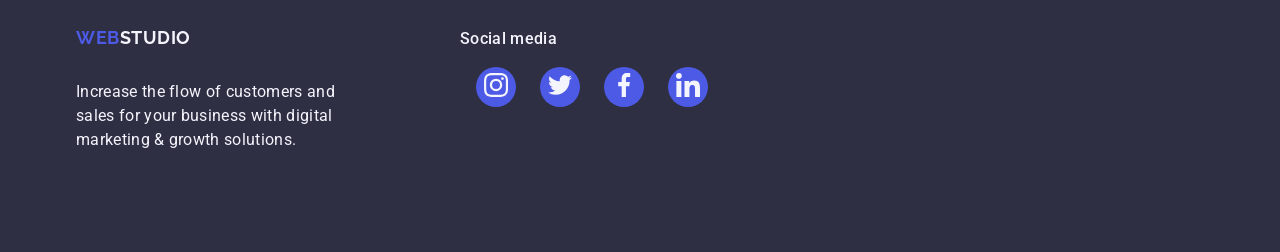
==== commit 41ee1653: "3nd commit overlay" ====
--- a/index.html
+++ b/index.html
@@ -306,7 +306,7 @@
                   height="300"
                 />
                 <div class="overlay">
-                  <p class="p-text">
+                  <p>
                     14 Stylish and User-Friendly App Design Concepts · Task
                     Manager App · Calorie Tracker App · Exotic Fruit Ecommerce
                     App · Cloud Storage App
@@ -319,60 +319,105 @@
               </div>
             </li>
             <li class="li-section-portfolio">
-              <img
-                src="./images/PortfolioCashlessPayment.jpg"
-                alt="Cashless Payment"
-                width="360"
-                height="300"
-              />
+              <div class="box">
+                <img
+                  src="./images/PortfolioCashlessPayment.jpg"
+                  alt="Cashless Payment"
+                  width="360"
+                  height="300"
+                />
+                <div class="overlay">
+                  <p>
+                    14 Stylish and User-Friendly App Design Concepts · Task
+                    Manager App · Calorie Tracker App · Exotic Fruit Ecommerce
+                    App · Cloud Storage App
+                  </p>
+                </div>
+              </div>
               <div class="li-section3-text">
                 <h3 class="card">Cashless Payment</h3>
                 <p class="text-content">Marketing</p>
               </div>
             </li>
             <li class="li-section-portfolio">
-              <img
-                src="./images/PortfolioMediationApp.jpg"
-                alt="Maditation App"
-                width="360"
-                height="300"
-              />
+              <div class="box">
+                <img
+                  src="./images/PortfolioMediationApp.jpg"
+                  alt="Maditation App"
+                  width="360"
+                  height="300"
+                />
+                <div class="overlay">
+                  <p>
+                    14 Stylish and User-Friendly App Design Concepts · Task
+                    Manager App · Calorie Tracker App · Exotic Fruit Ecommerce
+                    App · Cloud Storage App
+                  </p>
+                </div>
+              </div>
               <div class="li-section3-text">
                 <h3 class="card">Meditation App</h3>
                 <p class="text-content">App</p>
               </div>
             </li>
             <li class="li-section-portfolio">
-              <img
-                src="./images/PortfolioTaxiService.jpg"
-                alt="Taxi Service"
-                width="360"
-                height="300"
-              />
+              <div class="box">
+                <img
+                  src="./images/PortfolioTaxiService.jpg"
+                  alt="Taxi Service"
+                  width="360"
+                  height="300"
+                />
+                <div class="overlay">
+                  <p>
+                    14 Stylish and User-Friendly App Design Concepts · Task
+                    Manager App · Calorie Tracker App · Exotic Fruit Ecommerce
+                    App · Cloud Storage App
+                  </p>
+                </div>
+              </div>
               <div class="li-section3-text">
                 <h3 class="card">Taxi Service</h3>
                 <p class="text-content">Marketing</p>
               </div>
             </li>
             <li class="li-section-portfolio">
-              <img
-                src="./images/PortfolioScreenIllustrations.jpg"
-                alt="Screen Illustrations"
-                width="360"
-                height="300"
-              />
+              <div class="box">
+                <img
+                  src="./images/PortfolioScreenIllustrations.jpg"
+                  alt="Screen Illustrations"
+                  width="360"
+                  height="300"
+                />
+                <div class="overlay">
+                  <p>
+                    14 Stylish and User-Friendly App Design Concepts · Task
+                    Manager App · Calorie Tracker App · Exotic Fruit Ecommerce
+                    App · Cloud Storage App
+                  </p>
+                </div>
+              </div>
               <div class="li-section3-text">
                 <h3 class="card">Screen Illustrations</h3>
                 <p class="text-content">Design</p>
               </div>
             </li>
             <li class="li-section-portfolio">
-              <img
-                src="./images/PortfolioOnlineCourses.jpg"
-                alt="Online Courses"
-                width="360"
-                height="300"
-              />
+              <div class="box">
+                <img
+                  src="./images/PortfolioOnlineCourses.jpg"
+                  alt="Online Courses"
+                  width="360"
+                  height="300"
+                />
+                <div class="overlay">
+                  <p>
+                    14 Stylish and User-Friendly App Design Concepts · Task
+                    Manager App · Calorie Tracker App · Exotic Fruit Ecommerce
+                    App · Cloud Storage App
+                  </p>
+                </div>
+              </div>
               <div class="li-section3-text">
                 <h3 class="card">Online Courses</h3>
                 <p class="text-content">Marketing</p>
--- a/css/index.css
+++ b/css/index.css
@@ -12,6 +12,7 @@
   --modal-background: #fcfcfc;
   --light-slate: #8e8f99;
   --main-font: Roboto, sans-serif;
+  --animation-transition: 250ms, cubic-brezier (0.4, 0, 0.2, 1);
 }
 body {
   font-family: var(--main-font);
@@ -355,14 +356,24 @@
 }
 .li-section-portfolio {
   width: calc((100% - 48px) / 3);
+}
+
+.li-section-portfolio:hover,
+.li-section-portfolio:focus {
   box-shadow: 0 2px 1px 0 rgba(46, 47, 66, 0.08),
     0 1px 1px 0 rgba(46, 47, 66, 0.16), 0 1px 6px 0 rgba(46, 47, 66, 0.08);
+  cursor: pointer;
+  transition: var(--animation-transition);
+}
+.li-section-portfolio:hover .overlay,
+.li-section-portfolio:focus .overlay {
+  transform: translateY(0);
+  transition: 250ms ease-in-out;
 }
 .li-section3-text {
   padding: 32px 16px;
   border: 1px solid var(--acent);
   border-top: none;
-  margin-bottom: 8px;
 }
 .container-footer {
 }
@@ -485,7 +496,8 @@
   transform: translateY(100%);
   background-color: var(--primary-brand);
 }
-.p-text {
+
+.overlay p {
   width: 296px;
   padding-top: 40px;
   padding-left: 32px;
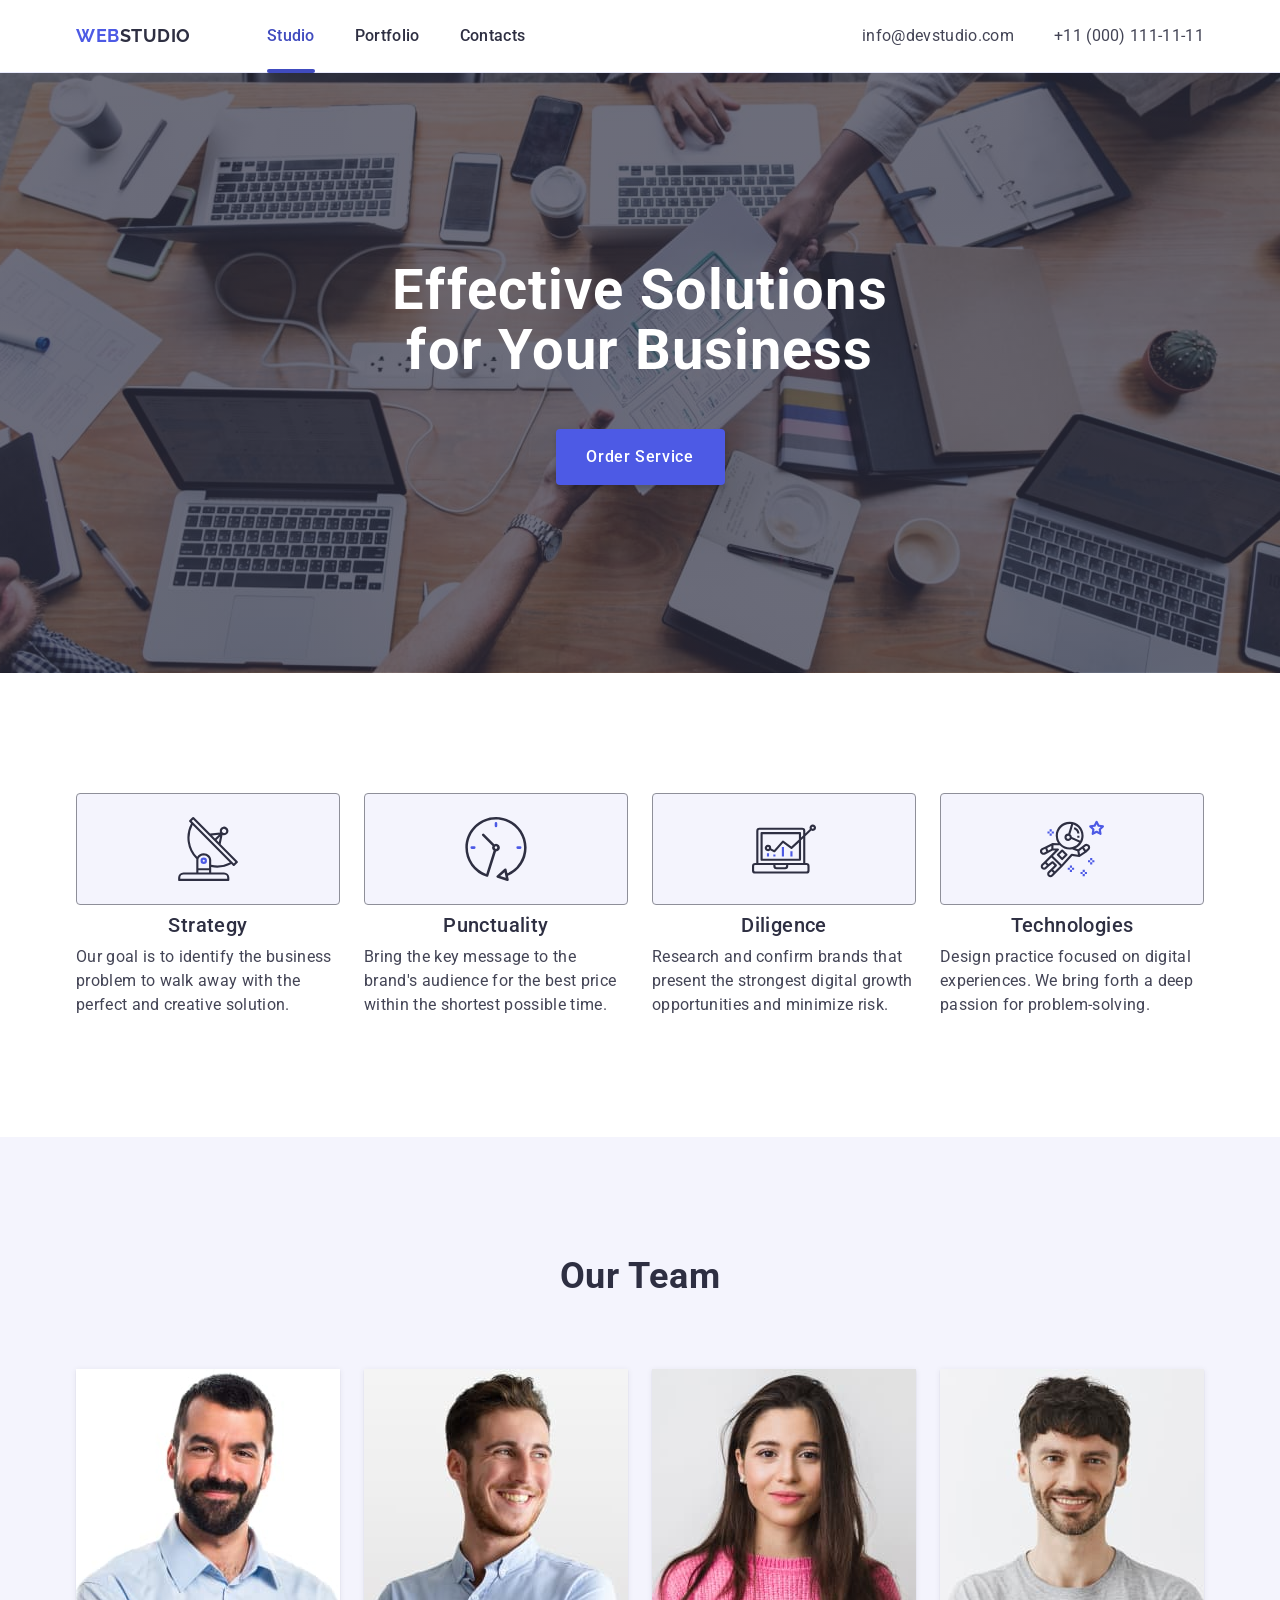
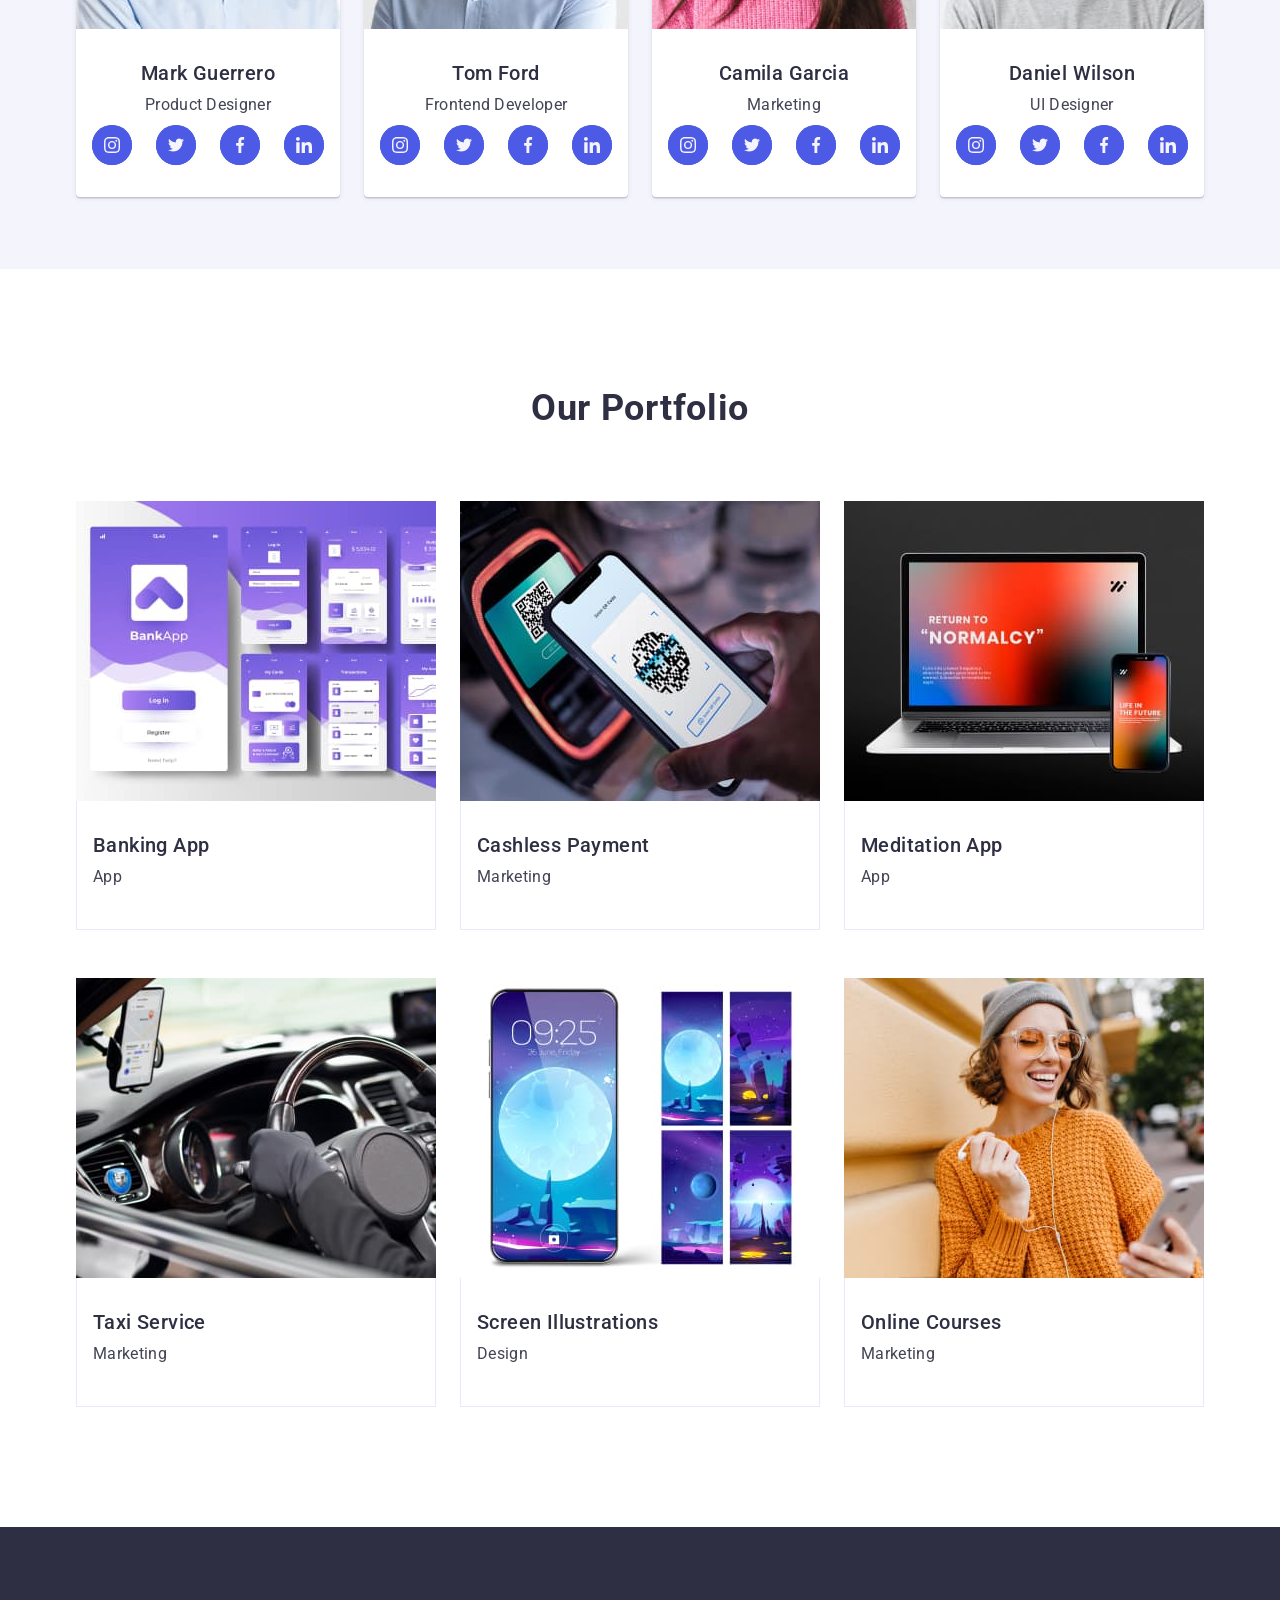
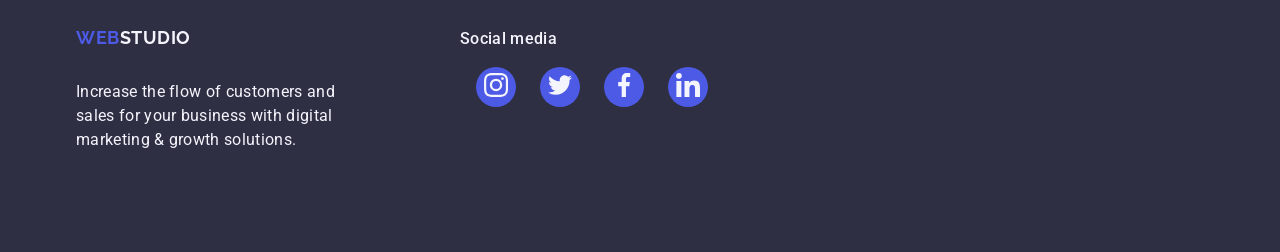
==== commit b1e95ae3: "overlay p" ====
--- a/index.html
+++ b/index.html
@@ -305,13 +305,11 @@
                   width="360"
                   height="300"
                 />
-                <div class="overlay">
-                  <p>
-                    14 Stylish and User-Friendly App Design Concepts · Task
-                    Manager App · Calorie Tracker App · Exotic Fruit Ecommerce
-                    App · Cloud Storage App
-                  </p>
-                </div>
+                <p class="overlay">
+                  14 Stylish and User-Friendly App Design Concepts · Task
+                  Manager App · Calorie Tracker App · Exotic Fruit Ecommerce App
+                  · Cloud Storage App
+                </p>
               </div>
               <div class="li-section3-text">
                 <h3 class="card">Banking App</h3>
@@ -326,13 +324,12 @@
                   width="360"
                   height="300"
                 />
-                <div class="overlay">
-                  <p>
-                    14 Stylish and User-Friendly App Design Concepts · Task
-                    Manager App · Calorie Tracker App · Exotic Fruit Ecommerce
-                    App · Cloud Storage App
-                  </p>
-                </div>
+
+                <p class="overlay">
+                  14 Stylish and User-Friendly App Design Concepts · Task
+                  Manager App · Calorie Tracker App · Exotic Fruit Ecommerce App
+                  · Cloud Storage App
+                </p>
               </div>
               <div class="li-section3-text">
                 <h3 class="card">Cashless Payment</h3>
@@ -347,13 +344,12 @@
                   width="360"
                   height="300"
                 />
-                <div class="overlay">
-                  <p>
-                    14 Stylish and User-Friendly App Design Concepts · Task
-                    Manager App · Calorie Tracker App · Exotic Fruit Ecommerce
-                    App · Cloud Storage App
-                  </p>
-                </div>
+
+                <p class="overlay">
+                  14 Stylish and User-Friendly App Design Concepts · Task
+                  Manager App · Calorie Tracker App · Exotic Fruit Ecommerce App
+                  · Cloud Storage App
+                </p>
               </div>
               <div class="li-section3-text">
                 <h3 class="card">Meditation App</h3>
@@ -368,13 +364,12 @@
                   width="360"
                   height="300"
                 />
-                <div class="overlay">
-                  <p>
-                    14 Stylish and User-Friendly App Design Concepts · Task
-                    Manager App · Calorie Tracker App · Exotic Fruit Ecommerce
-                    App · Cloud Storage App
-                  </p>
-                </div>
+
+                <p class="overlay">
+                  14 Stylish and User-Friendly App Design Concepts · Task
+                  Manager App · Calorie Tracker App · Exotic Fruit Ecommerce App
+                  · Cloud Storage App
+                </p>
               </div>
               <div class="li-section3-text">
                 <h3 class="card">Taxi Service</h3>
@@ -389,13 +384,12 @@
                   width="360"
                   height="300"
                 />
-                <div class="overlay">
-                  <p>
-                    14 Stylish and User-Friendly App Design Concepts · Task
-                    Manager App · Calorie Tracker App · Exotic Fruit Ecommerce
-                    App · Cloud Storage App
-                  </p>
-                </div>
+
+                <p class="overlay">
+                  14 Stylish and User-Friendly App Design Concepts · Task
+                  Manager App · Calorie Tracker App · Exotic Fruit Ecommerce App
+                  · Cloud Storage App
+                </p>
               </div>
               <div class="li-section3-text">
                 <h3 class="card">Screen Illustrations</h3>
@@ -410,13 +404,12 @@
                   width="360"
                   height="300"
                 />
-                <div class="overlay">
-                  <p>
-                    14 Stylish and User-Friendly App Design Concepts · Task
-                    Manager App · Calorie Tracker App · Exotic Fruit Ecommerce
-                    App · Cloud Storage App
-                  </p>
-                </div>
+
+                <p class="overlay">
+                  14 Stylish and User-Friendly App Design Concepts · Task
+                  Manager App · Calorie Tracker App · Exotic Fruit Ecommerce App
+                  · Cloud Storage App
+                </p>
               </div>
               <div class="li-section3-text">
                 <h3 class="card">Online Courses</h3>
--- a/css/index.css
+++ b/css/index.css
@@ -93,8 +93,11 @@
 }
 /**/
 .solutions {
-  background: linear-gradient(rgba(0, 0, 0, 0.7), rgba(0, 0, 0, 0.7)),
-    url(../images/people-office.jpg);
+  background-image: linear-gradient(
+      rgba(46, 47, 66, 0.7),
+      rgba(46, 47, 66, 0.7)
+    ),
+    url(../images/img-name.jpg);
   max-width: 1440px;
   background-repeat: no-repeat;
   background-position: center;
@@ -219,6 +222,7 @@
   font-weight: 400;
   line-height: 1.5;
   letter-spacing: 0.02em;
+  transition: var(--animation-transition);
 }
 .adres:hover,
 .adres:focus {
@@ -284,11 +288,11 @@
 }
 .header-container {
   border-bottom: 1px solid var(--acent);
-  box-shadow: 0px 1px 6px 0px #2e2f4214;
-
-  box-shadow: 0px 1px 1px 0px #2e2f4229;
-
-  box-shadow: 0px 2px 1px 0px #2e2f4214;
+  box-shadow: 0px 1px 6px 0px rgba(46, 47, 66, 0.08);
+
+  box-shadow: 0px 1px 1px 0px rgba(46, 47, 66, 0.16);
+
+  box-shadow: 0px 2px 1px 0px rgba(46, 47, 66, 0.08);
 }
 ul {
   margin: 0;
@@ -356,6 +360,7 @@
 }
 .li-section-portfolio {
   width: calc((100% - 48px) / 3);
+  transition: var(--animation-transition);
 }
 
 .li-section-portfolio:hover,
@@ -363,7 +368,6 @@
   box-shadow: 0 2px 1px 0 rgba(46, 47, 66, 0.08),
     0 1px 1px 0 rgba(46, 47, 66, 0.16), 0 1px 6px 0 rgba(46, 47, 66, 0.08);
   cursor: pointer;
-  transition: var(--animation-transition);
 }
 .li-section-portfolio:hover .overlay,
 .li-section-portfolio:focus .overlay {
@@ -449,6 +453,10 @@
   background-color: var(--primary-brand);
   border-radius: 50%;
 }
+.social-icon-link:hover,
+.social-icon-link:focus {
+  background-color: var(--pressed-state);
+}
 .footer-box {
   display: flex;
   flex-direction: column;
@@ -495,12 +503,9 @@
   height: 100%;
   transform: translateY(100%);
   background-color: var(--primary-brand);
-}
-
-.overlay p {
-  width: 296px;
   padding-top: 40px;
   padding-left: 32px;
+  padding-right: 32px;
   color: var(--cloud, #f4f4fd);
   font-family: Roboto;
   font-size: 16px;
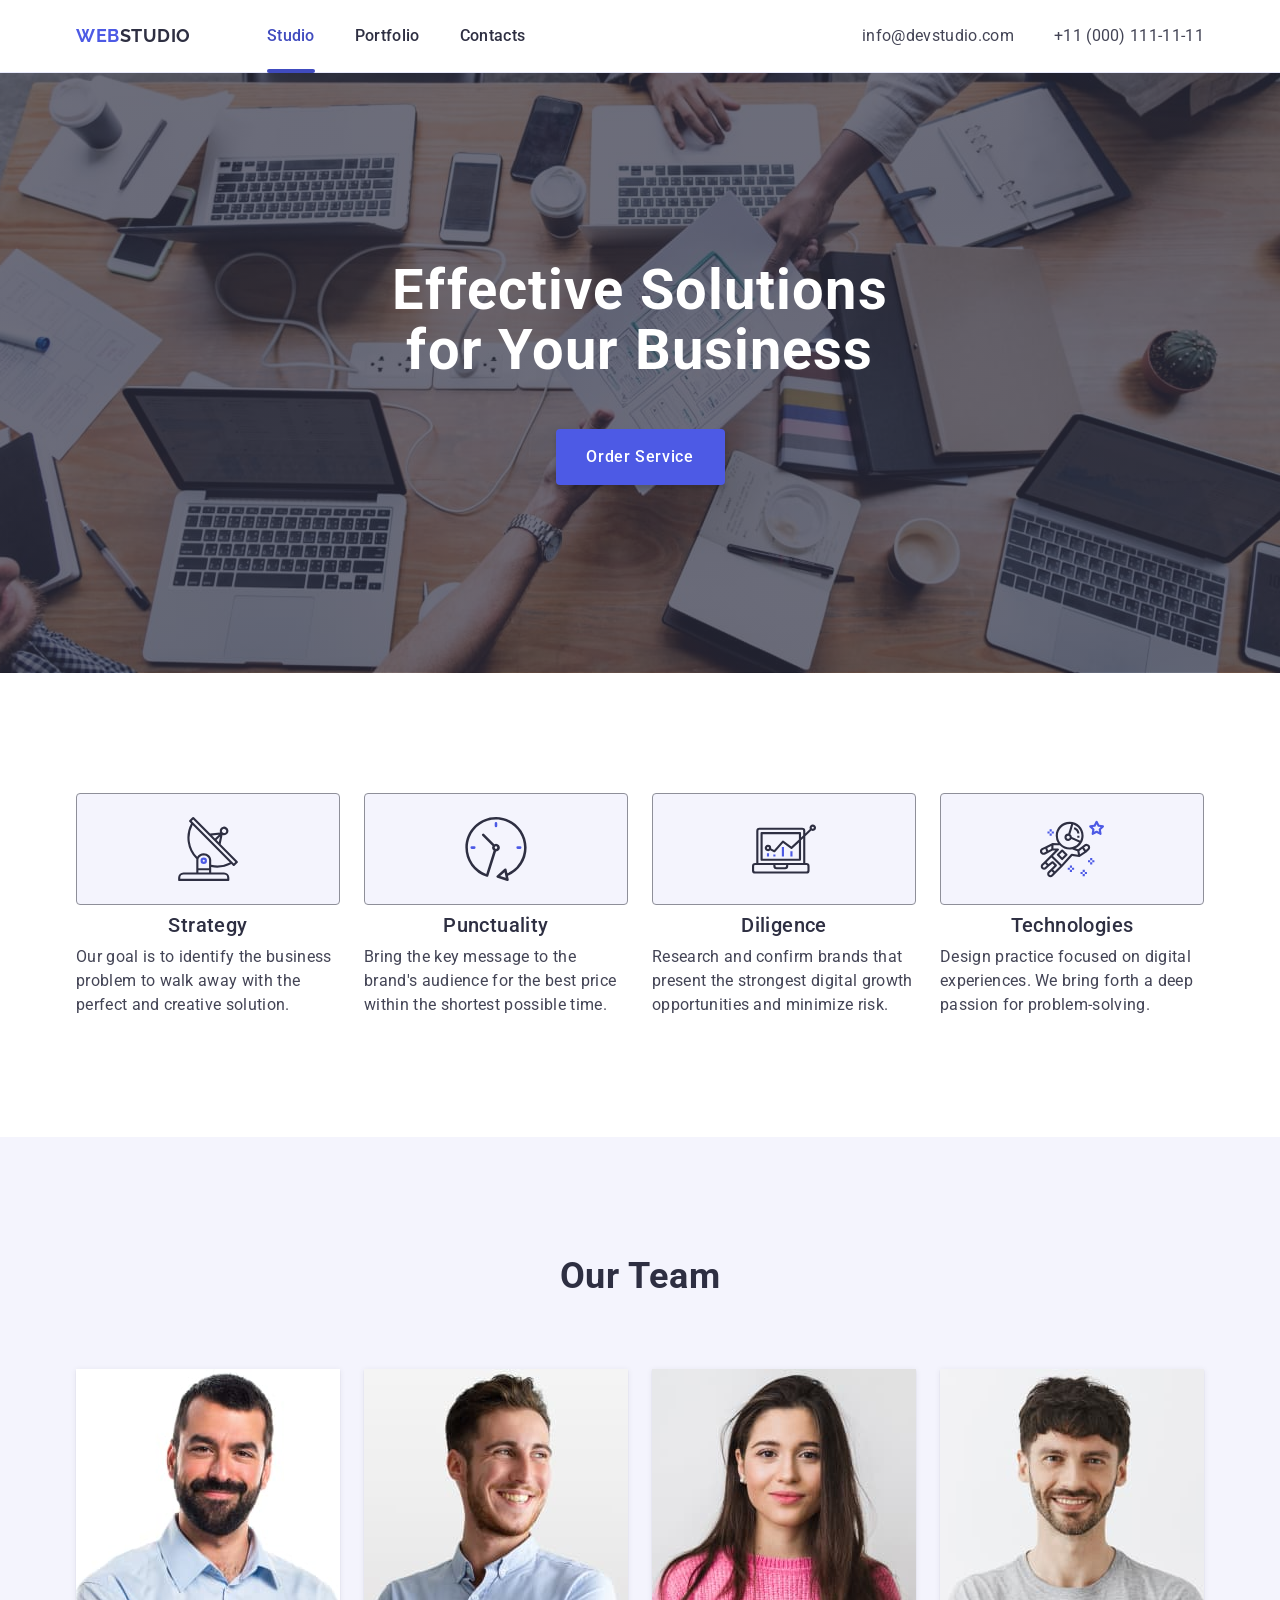
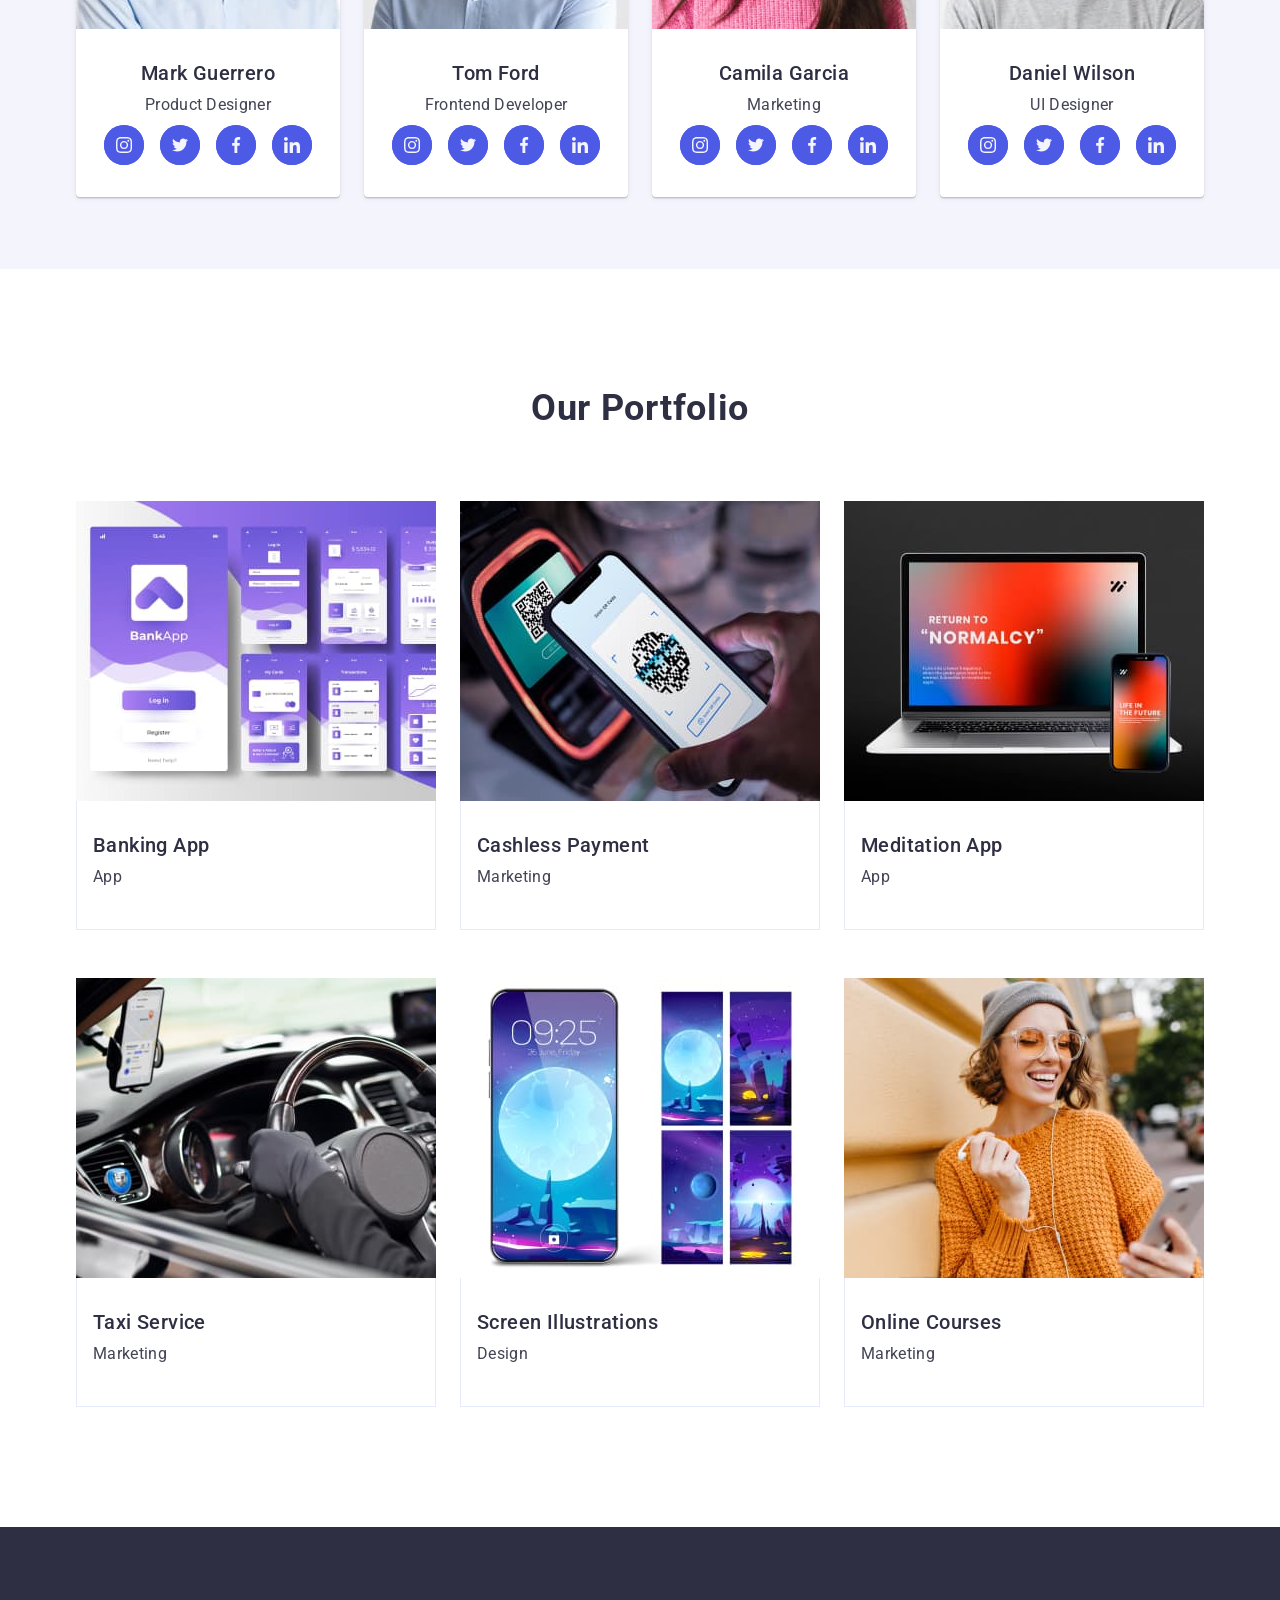
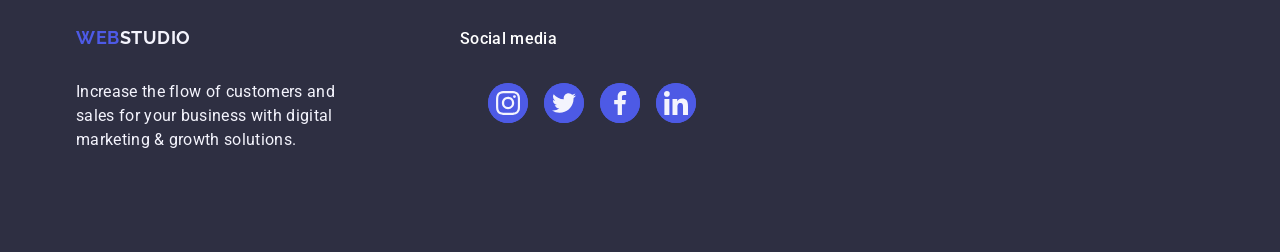
==== commit b0d7bfaa: "footerbezier cubic" ====
--- a/index.html
+++ b/index.html
@@ -435,29 +435,29 @@
           <p class="footer-social-media-text">Social media</p>
           <ul class="social-icon-box">
             <li class="footer-social-icon-circle">
-              <a href="insta"
-                ><svg class="footer-social-icon">
+              <a href="insta" class="footer-social-text"
+                ><svg width="24" height="24" class="fill">
                   <use href="./images/icons.svg#icon-instagram"></use>
                 </svg>
               </a>
             </li>
             <li class="footer-social-icon-circle">
-              <a href="twit"
-                ><svg class="footer-social-icon">
+              <a href="twit" class="footer-social-text"
+                ><svg width="24" height="24" class="fill">
                   <use href="./images/icons.svg#icon-twitter"></use>
                 </svg>
               </a>
             </li>
             <li class="footer-social-icon-circle">
-              <a href="face"
-                ><svg class="footer-social-icon">
+              <a href="face" class="footer-social-text"
+                ><svg width="24" height="24" class="fill">
                   <use href="./images/icons.svg#icon-facebook"></use>
                 </svg>
               </a>
             </li>
             <li class="footer-social-icon-circle">
-              <a href="link"
-                ><svg class="footer-social-icon">
+              <a href="link" class="footer-social-text"
+                ><svg width="24" height="24" class="fill">
                   <use href="./images/icons.svg#icon-linkedin"></use>
                 </svg>
               </a>
--- a/css/index.css
+++ b/css/index.css
@@ -372,7 +372,6 @@
 .li-section-portfolio:hover .overlay,
 .li-section-portfolio:focus .overlay {
   transform: translateY(0);
-  transition: 250ms ease-in-out;
 }
 .li-section3-text {
   padding: 32px 16px;
@@ -439,7 +438,7 @@
   display: flex;
   width: 232px;
   justify-content: center;
-  gap: 24px;
+  gap: 16px;
   margin-left: auto;
   margin-right: auto;
 }
@@ -465,13 +464,14 @@
   margin-right: 120px;
 }
 .footer-social-media-text {
-  color: var(--white);
+  color: #ffffff;
   font-family: Roboto;
   font-size: 16px;
   font-style: normal;
   font-weight: 500;
   line-height: 1.5;
   letter-spacing: 0.02em;
+  margin-bottom: 16px;
 }
 .footer-social-icon-circle {
   display: inline-flex;
@@ -482,13 +482,27 @@
   justify-content: center;
   align-items: center;
 }
-.footer-social-icon {
-  width: 24px;
-  height: 24px;
-}
+
 .footer-wrap {
   display: flex;
   align-items: baseline;
+}
+.footer-social-text {
+  width: 100%;
+  height: 100%;
+  background-color: var(--primary-brand);
+  border-radius: 50%;
+  display: flex;
+  align-items: center;
+  justify-content: center;
+  transition: bacground-color 250ms cubic-bezier(0.4, 0, 0.2, 1);
+}
+.footer-social-text:hover,
+.footer-social-text:focus {
+  background-color: var(--success);
+}
+.fill {
+  fill: var(--cloud);
 }
 .box {
   position: relative;
@@ -503,13 +517,12 @@
   height: 100%;
   transform: translateY(100%);
   background-color: var(--primary-brand);
-  padding-top: 40px;
-  padding-left: 32px;
-  padding-right: 32px;
+  padding: 40px 32px;
   color: var(--cloud, #f4f4fd);
   font-family: Roboto;
   font-size: 16px;
   font-style: normal;
   line-height: 1.5;
   letter-spacing: 0.32px;
-}
+  transition: transform 250ms cubic-bezier(0.4, 0, 0.2, 1);
+}
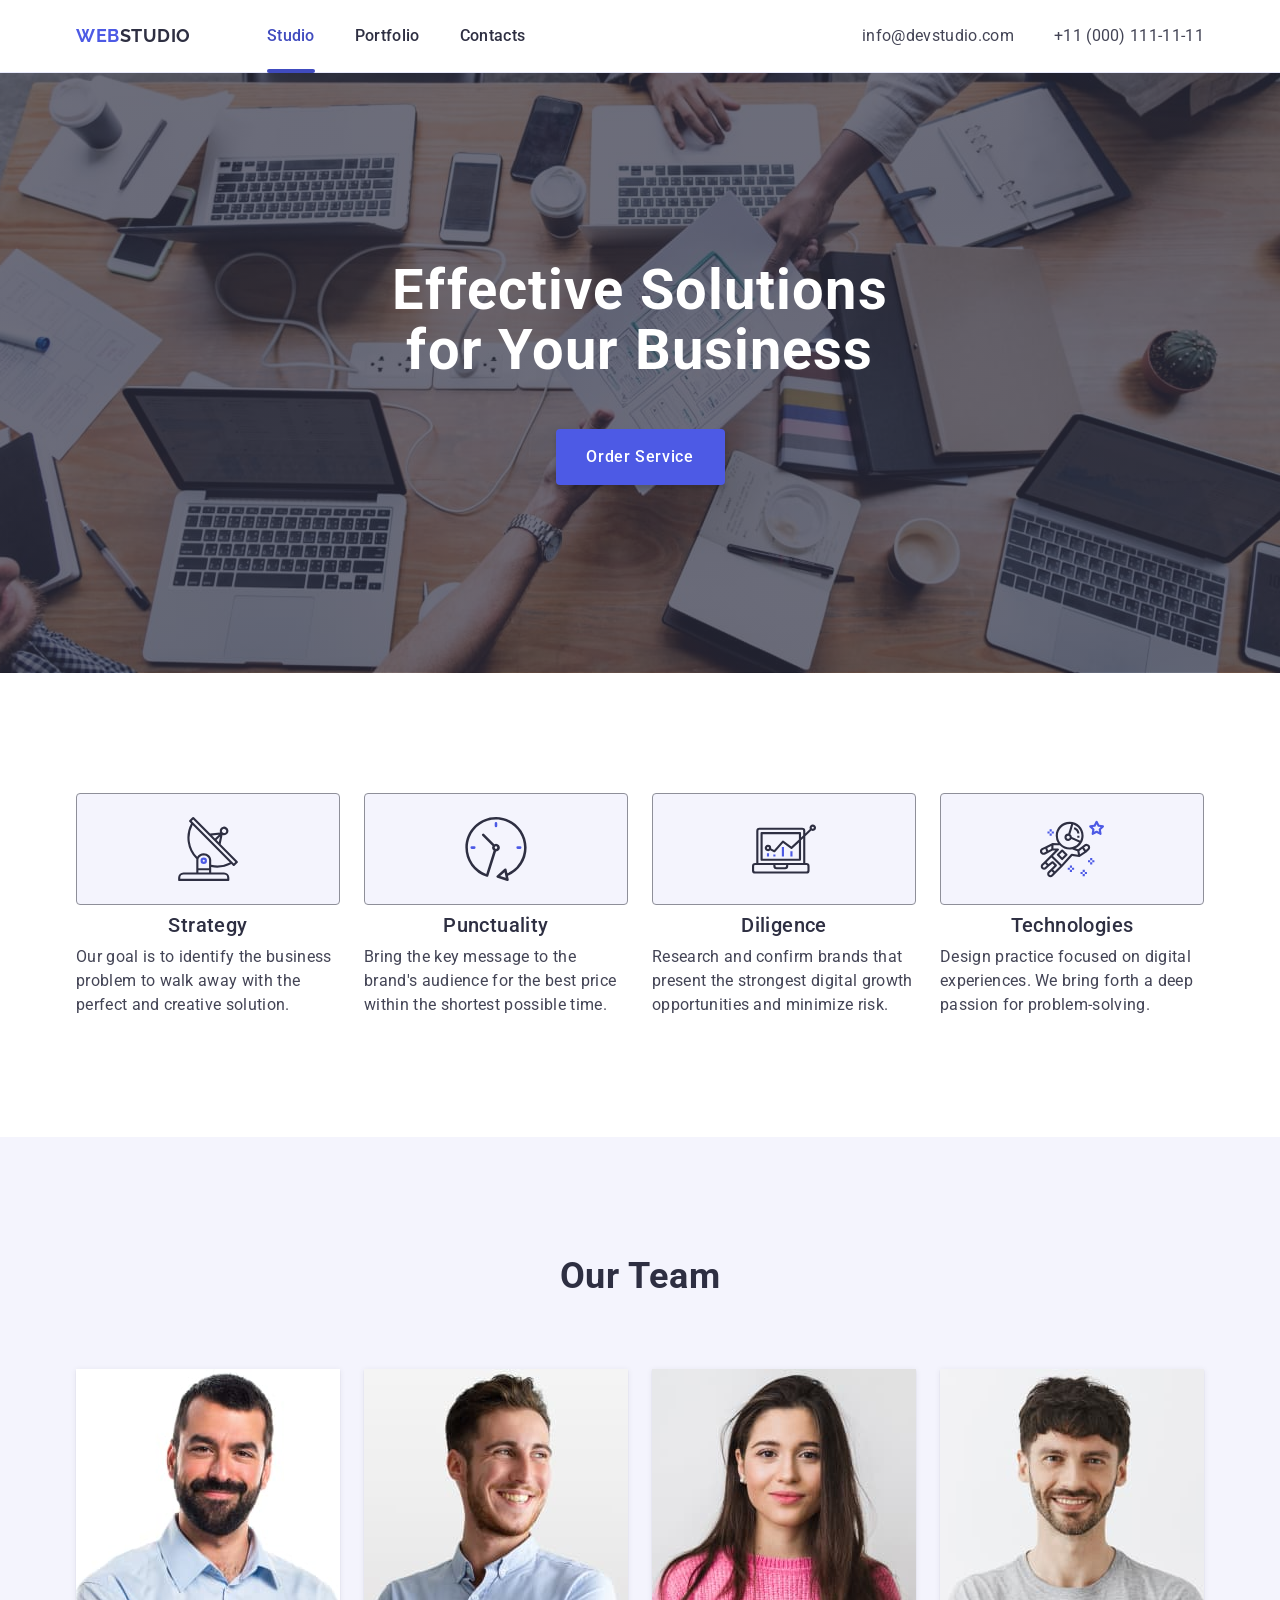
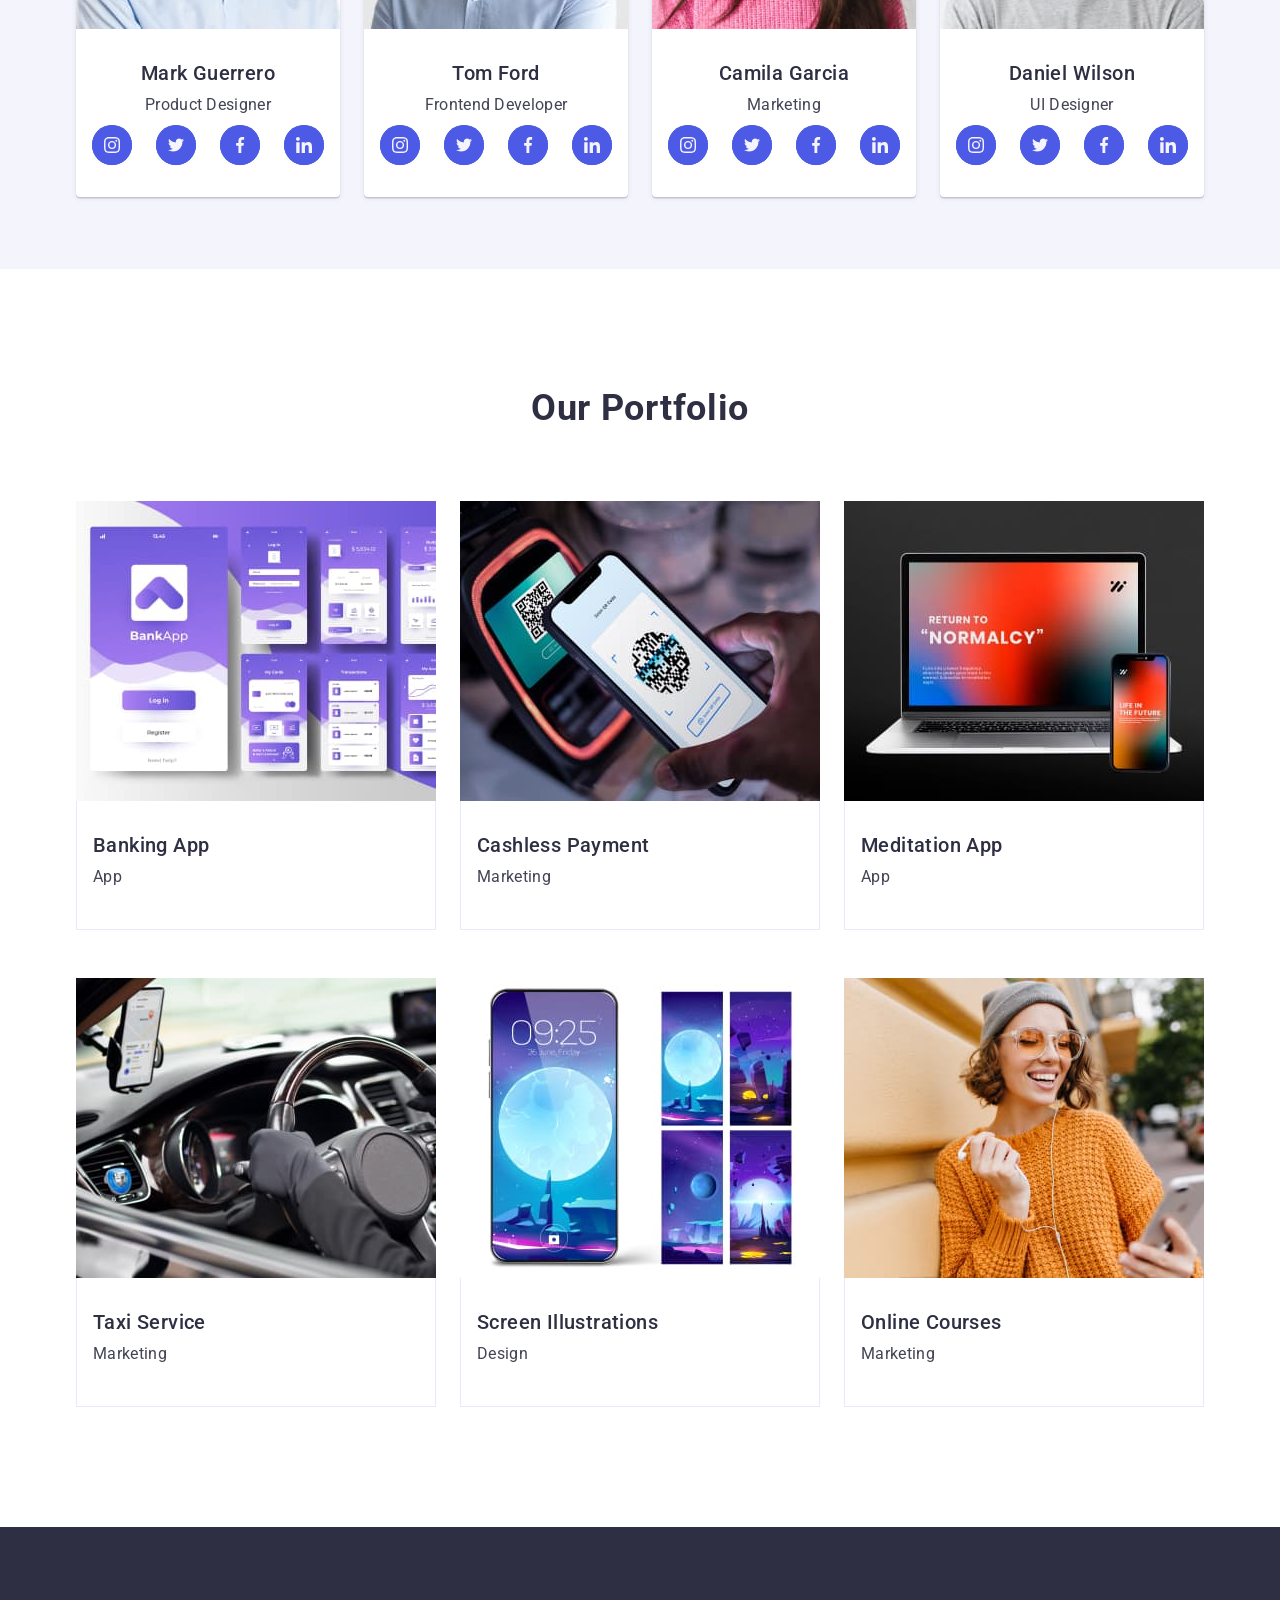
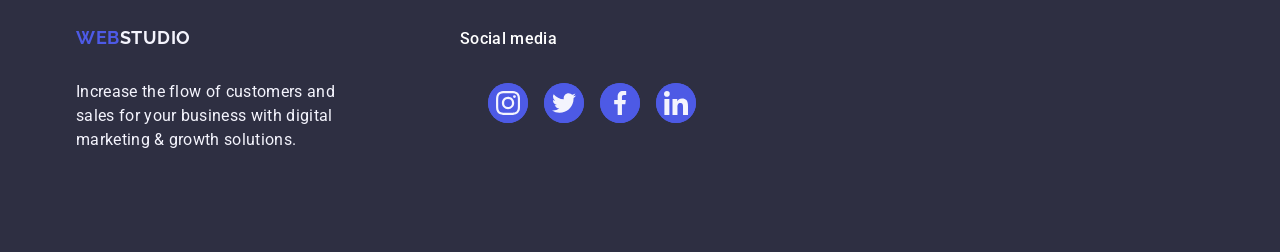
==== commit c909916c: "box-shadow" ====
--- a/index.html
+++ b/index.html
@@ -433,7 +433,7 @@
         </div>
         <div class="footer-box">
           <p class="footer-social-media-text">Social media</p>
-          <ul class="social-icon-box">
+          <ul class="social-icon-box-footer">
             <li class="footer-social-icon-circle">
               <a href="insta" class="footer-social-text"
                 ><svg width="24" height="24" class="fill">
--- a/css/index.css
+++ b/css/index.css
@@ -222,7 +222,7 @@
   font-weight: 400;
   line-height: 1.5;
   letter-spacing: 0.02em;
-  transition: var(--animation-transition);
+  transition: color var(--animation-transition);
 }
 .adres:hover,
 .adres:focus {
@@ -288,11 +288,8 @@
 }
 .header-container {
   border-bottom: 1px solid var(--acent);
-  box-shadow: 0px 1px 6px 0px rgba(46, 47, 66, 0.08);
-
-  box-shadow: 0px 1px 1px 0px rgba(46, 47, 66, 0.16);
-
-  box-shadow: 0px 2px 1px 0px rgba(46, 47, 66, 0.08);
+  box-shadow: 0px 2px 1px rgba(46, 47, 66, 0.08),
+    0px 1px 1px rgba(46, 47, 66, 0.16), 0px 1px 6px rgba(46, 47, 66, 0.08);
 }
 ul {
   margin: 0;
@@ -360,7 +357,7 @@
 }
 .li-section-portfolio {
   width: calc((100% - 48px) / 3);
-  transition: var(--animation-transition);
+  transition: box-shadow var(--animation-transition);
 }
 
 .li-section-portfolio:hover,
@@ -438,6 +435,14 @@
   display: flex;
   width: 232px;
   justify-content: center;
+  gap: 24px;
+  margin-left: auto;
+  margin-right: auto;
+}
+.social-icon-box-footer {
+  display: flex;
+  width: 232px;
+  justify-content: center;
   gap: 16px;
   margin-left: auto;
   margin-right: auto;
